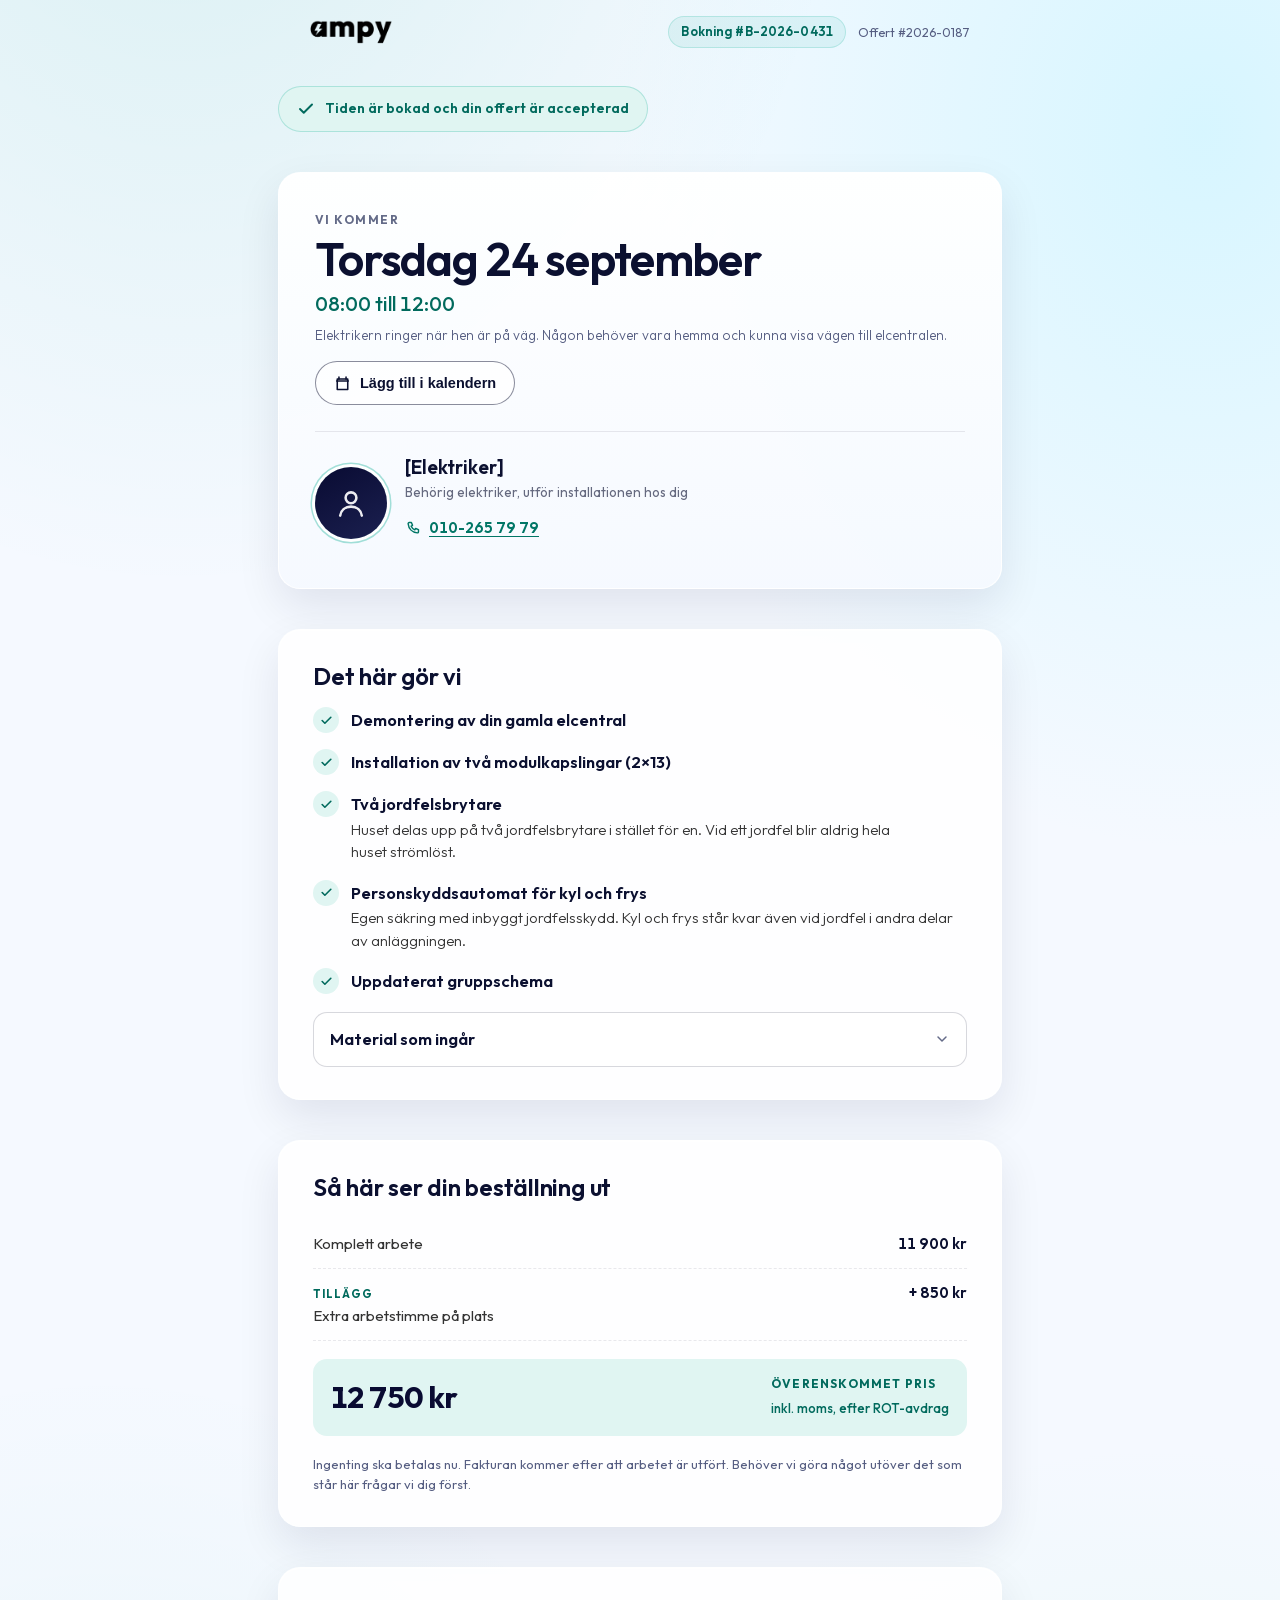
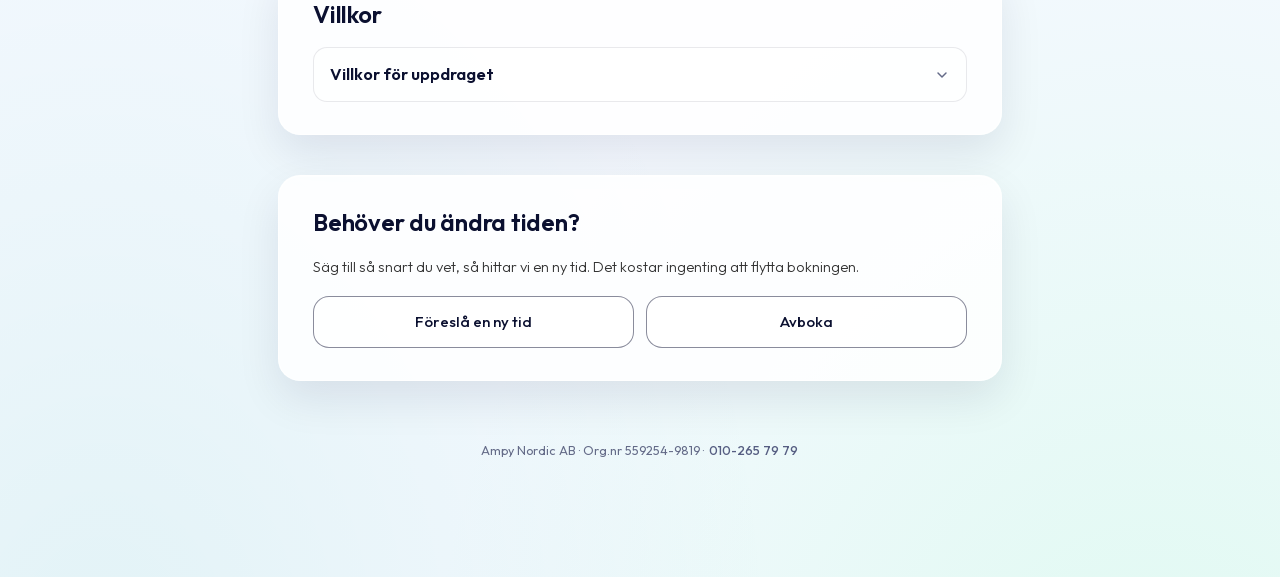
==== riktning-a-kallelsen/index.html @ a482830b "Bokningsbekräftelsen: UX-analys + tre riktningar Mallen kunden får när tiden är bokad och offerten a" ====
<!DOCTYPE html>
<html lang="sv">
<head>
  <meta charset="UTF-8">
  <meta name="viewport" content="width=device-width, initial-scale=1.0">
  <title>Din bokning är klar · Ampy</title>
  <meta name="robots" content="noindex, nofollow">
  <meta name="referrer" content="no-referrer">
  <link rel="preload" href="../assets/fonts/Outfit-latin.woff2" as="font" type="font/woff2" crossorigin>
  <link rel="stylesheet" href="../assets/tokens.css">
  <link rel="stylesheet" href="../assets/shared.css">
  <link rel="stylesheet" href="../assets/bokning.css">
  <style>
    /* RIKTNING A — »Kallelsen«
       En centrerad kolumn. Datumet öppnar sidan i displaystorlek, elektrikern
       står direkt under. Därefter uppteckningen. Om/avboka längst ner.
       Formen är ett dokument: lugnt, sakligt, närmast offertens DNA. */
    .a-hero {
      background: linear-gradient(180deg, rgba(255,255,255,.94), rgba(245,249,255,.94));
      border: 1px solid var(--card-border); border-radius: var(--r-lg);
      box-shadow: 0 18px 44px rgba(9,11,50,.09), inset 0 1px 0 rgba(255,255,255,.6);
      padding: clamp(24px, 4vw, 38px) clamp(20px, 3.4vw, 36px);
      display: flex; flex-direction: column; gap: 26px;
    }
    .a-hero__split { display: flex; flex-direction: column; gap: 24px;
      padding-top: 24px; border-top: 1px solid var(--line); }
    .a-card {
      background: rgba(255,255,255,.85); border: 1px solid var(--card-border);
      border-radius: var(--r-lg);
      box-shadow: 0 18px 44px rgba(9,11,50,.09), inset 0 1px 0 rgba(255,255,255,.6);
      padding: clamp(20px, 3vw, 32px) clamp(18px, 3.2vw, 34px);
    }
    .a-card > * + * { margin-top: 18px; }
    .a-card .of-h2 { margin-bottom: 0; }
  </style>
</head>
<body>
<div class="co-shell bk-shell">

  <header class="of-top co-top">
    <img class="of-top__logo" src="../assets/ampy-logo-dark.png" alt="Ampy" width="1600" height="468">
    <div class="of-top__meta">
      <span class="of-pill">Bokning <span data-oa="bokning.referens">#B-2026-0431</span></span>
      <span class="of-top__valid">Offert <span data-oa="offert.referens">#2026-0187</span></span>
    </div>
  </header>

  <p class="bk-band">
    <svg viewBox="0 0 24 24" aria-hidden="true"><path d="M20 6L9 17l-5-5"/></svg>
    Tiden är bokad och din offert är accepterad
  </p>

  <main class="bk-flow" id="innehall">

    <!-- 1 · NÄR + VEM. Det kunden öppnar sidan för att kolla, varje gång. -->
    <section class="a-hero" aria-labelledby="nar-h">
      <div class="bk-when">
        <span class="w-cap" id="nar-h">Vi kommer</span>
        <span class="w-day" data-oa="bokning.dag_lang">Torsdag 24 september</span>
        <span class="w-time" data-oa="bokning.tidsfonster">08:00 till 12:00</span>
        <span class="w-note">Elektrikern ringer när hen är på väg. Någon behöver vara hemma och kunna visa vägen till elcentralen.</span>
        <button class="bk-cal" type="button" data-kalender
                data-start="20260924T060000Z" data-slut="20260924T100000Z"
                data-titel="Elektriker från Ampy" data-uid="B-2026-0431"
                data-text="Byte av elcentral. Ampy Nordic AB, 010-265 79 79."
                data-plats="Hemma hos dig">
          <svg viewBox="0 0 24 24" aria-hidden="true"><path d="M7 3v3M17 3v3"/><path d="M3.8 8.6h16.4"/><path d="M4.6 5.6h14.8v14.8H4.6z"/></svg>
          Lägg till i kalendern
        </button>
      </div>

      <div class="a-hero__split">
        <div class="bk-who">
          <span class="bk-who__photo">
            <!-- [ELEKTRIKERBILD] profilbilden från CRM:et; silhuetten är platshållaren -->
            <svg data-oa-photo="elektriker.profilbild_url" viewBox="0 0 24 24" aria-hidden="true"><circle cx="12" cy="8.5" r="3.6"/><path d="M4.8 20.4c.6-3.9 3.6-6 7.2-6s6.6 2.1 7.2 6"/></svg>
          </span>
          <span>
            <span class="bk-who__name" data-oa="elektriker.namn">[Elektriker]</span>
            <span class="bk-who__role">Behörig elektriker, utför installationen hos dig</span>
            <a class="bk-who__tel" href="tel:+46102657979" data-oa-tel="elektriker.telefon">
              <svg viewBox="0 0 24 24" aria-hidden="true"><path d="M6.2 3.8h3.4l1.7 4.2-2.1 1.3a11.4 11.4 0 0 0 5.5 5.5l1.3-2.1 4.2 1.7v3.4c0 .9-.8 1.6-1.7 1.5C10.8 18.6 5.4 13.2 4.7 5.5c-.1-.9.6-1.7 1.5-1.7Z"/></svg>
              <span data-oa="elektriker.telefon">010-265 79 79</span>
            </a>
          </span>
        </div>
      </div>
    </section>

    <!-- 2 · UPPTECKNINGEN: arbete -->
    <section class="a-card" aria-labelledby="arbete-h">
      <h2 class="of-h2" id="arbete-h">Det här gör vi</h2>
      <ul class="of-work" data-oa-list="bokning.arbetsbeskrivning">
        <li><span class="w-check" aria-hidden="true"><svg viewBox="0 0 24 24"><path d="M20 6L9 17l-5-5"/></svg></span>
          <div><h3>Demontering av din gamla elcentral</h3></div></li>
        <li><span class="w-check" aria-hidden="true"><svg viewBox="0 0 24 24"><path d="M20 6L9 17l-5-5"/></svg></span>
          <div><h3>Installation av två modulkapslingar (2×13)</h3></div></li>
        <li><span class="w-check" aria-hidden="true"><svg viewBox="0 0 24 24"><path d="M20 6L9 17l-5-5"/></svg></span>
          <div><h3>Två jordfelsbrytare</h3><p>Huset delas upp på två jordfelsbrytare i stället för en. Vid ett jordfel blir aldrig hela huset strömlöst.</p></div></li>
        <li><span class="w-check" aria-hidden="true"><svg viewBox="0 0 24 24"><path d="M20 6L9 17l-5-5"/></svg></span>
          <div><h3>Personskyddsautomat för kyl och frys</h3><p>Egen säkring med inbyggt jordfelsskydd. Kyl och frys står kvar även vid jordfel i andra delar av anläggningen.</p></div></li>
        <li><span class="w-check" aria-hidden="true"><svg viewBox="0 0 24 24"><path d="M20 6L9 17l-5-5"/></svg></span>
          <div><h3>Uppdaterat gruppschema</h3></div></li>
      </ul>

      <details class="of-material co-sub">
        <summary>
          Material som ingår
          <svg class="m-arrow" aria-hidden="true" width="16" height="16" viewBox="0 0 24 24" fill="none" stroke="currentColor" stroke-width="2.2" stroke-linecap="round" stroke-linejoin="round"><path d="M6 9l6 6 6-6"/></svg>
        </summary>
        <ul data-oa-list="bokning.material">
          <li>2 st modulkapsling 2×13</li>
          <li>2 st jordfelsbrytare</li>
          <li>1 st personskyddsautomat 10 A</li>
          <li>1 st huvudbrytare</li>
          <li>Dvärgbrytare 10 A</li>
          <li>Dvärgbrytare 16 A</li>
          <li>Installationsmaterial</li>
          <li>Invändiga kopplingar och kabel</li>
          <li>Uppmärkning</li>
        </ul>
      </details>
    </section>

    <!-- 3 · UPPTECKNINGEN: beställningen. Priset är en kvittens, inte ett betalkrav. -->
    <section class="a-card" aria-labelledby="pris-h">
      <h2 class="of-h2" id="pris-h">Så här ser din beställning ut</h2>
      <div class="bk-order__rows">
        <div class="bk-row">
          <span class="lbl">Komplett arbete</span>
          <span class="amt" data-oa="bokning.grundbelopp_text">11&nbsp;900&nbsp;kr</span>
        </div>
        <div class="bk-row bk-row--add">
          <span class="lbl">Extra arbetstimme på plats</span>
          <span class="amt">+&nbsp;850&nbsp;kr</span>
        </div>
      </div>
      <div class="bk-total">
        <span class="t-lbl">Överenskommet pris</span>
        <span class="t-amt" data-oa="bokning.total_text">12&nbsp;750&nbsp;kr</span>
        <span class="t-vat">inkl. moms, efter ROT-avdrag</span>
      </div>
      <p class="bk-paynote">Ingenting ska betalas nu. Fakturan kommer efter att arbetet är utfört. Behöver vi göra något utöver det som står här frågar vi dig först.</p>
    </section>

    <!-- 4 · VILLKOR -->
    <section class="a-card" aria-labelledby="villkor-h">
      <h2 class="of-h2" id="villkor-h">Villkor</h2>
      <details class="of-legal">
        <summary>
          Villkor för uppdraget
          <svg class="m-arrow" aria-hidden="true" width="16" height="16" viewBox="0 0 24 24" fill="none" stroke="currentColor" stroke-width="2.2" stroke-linecap="round" stroke-linejoin="round"><path d="M6 9l6 6 6-6"/></svg>
        </summary>
        <div class="l-body">
          <p class="l-unique" data-oa="bokare.villkorstext">[Bokarens text om just det här uppdraget läggs in här.]</p>
          <p><a class="of-terms-link" href="https://ampy.se/kopvillkor" target="_blank" rel="noopener">Läs våra allmänna köpvillkor</a></p>
        </div>
      </details>
    </section>

    <!-- 5 · ÄNDRA. Sist, stilla, men fullt synlig. -->
    <section class="a-card" aria-labelledby="andra-h">
      <h2 class="of-h2" id="andra-h">Behöver du ändra tiden?</h2>
      <p class="bk-change__intro">Säg till så snart du vet, så hittar vi en ny tid. Det kostar ingenting att flytta bokningen.
        <span class="of-gap of-gap--note">GAP: gäller detta även vid avbokning nära inpå? Framkörning/minimidebitering är obesvarad.</span>
      </p>

      <div class="bk-change__btns">
        <button class="of-btn-secondary" type="button" id="omboka-btn" aria-expanded="false" aria-controls="omboka-panel">Föreslå en ny tid</button>
        <button class="of-btn-secondary" type="button" id="avboka-btn" aria-expanded="false" aria-controls="avboka-panel">Avboka</button>
      </div>

      <div class="bk-panel" id="omboka-panel">
        <h3>Föreslå en ny tid</h3>
        <p class="p-hint">Vi bekräftar innan något ändras. Den nuvarande tiden står kvar tills du hört av oss.</p>
        <div class="bk-two">
          <div class="bk-field">
            <label for="a-datum">Vilket datum skulle passa?</label>
            <input type="date" id="a-datum" data-nytt-datum>
          </div>
          <div class="bk-field">
            <label for="a-fonster">När på dagen?</label>
            <select id="a-fonster" data-nytt-fonster>
              <option value="fm">Förmiddag</option>
              <option value="em">Eftermiddag</option>
              <option value="nar">Spelar ingen roll</option>
            </select>
          </div>
        </div>
        <div class="bk-field">
          <label for="a-varfor-om">Varför passar inte den bokade tiden?</label>
          <textarea id="a-varfor-om" data-varfor placeholder="Till exempel: jag är bortrest den veckan"></textarea>
        </div>
        <button class="of-btn-send" type="button" data-skicka>
          <span>Skicka förslaget</span>
          <svg viewBox="0 0 24 24" aria-hidden="true" width="17" height="17"><path d="M4 12h15M13 6l6 6-6 6"/></svg>
        </button>
        <p class="bk-status" role="status"></p>
      </div>

      <div class="bk-panel" id="avboka-panel">
        <h3>Avboka</h3>
        <p class="p-hint">Vill du hellre flytta tiden än att avboka helt? Använd knappen ovanför.</p>
        <div class="bk-field">
          <label for="a-varfor-av">Varför avbokar du?</label>
          <textarea id="a-varfor-av" data-varfor placeholder="Skriv kort vad som hände"></textarea>
        </div>
        <button class="of-btn-send" type="button" data-skicka>
          <span>Avboka tiden</span>
          <svg viewBox="0 0 24 24" aria-hidden="true" width="17" height="17"><path d="M4 12h15M13 6l6 6-6 6"/></svg>
        </button>
        <p class="bk-status" role="status"></p>
      </div>
    </section>
  </main>

  <footer class="of-foot">
    Ampy Nordic AB · Org.nr 559254-9819 · <a href="tel:+46102657979" class="nb">010-265 79 79</a>
  </footer>
</div>
<script src="../assets/bokning.js"></script>
</body>
</html>
---- assets/tokens.css ----
/* tokens.css — REAL Ampy tokens, fetched 2026-07-18 (verbatim, do not edit)
   src: https://ampy.se/wp-content/cache/flying-press/775fd0e5c09e.global-variables.min.css
   +    https://ampy.se/wp-content/cache/flying-press/c5a3e91e7e7a.color-palettes.min.css
   Assumes html{font-size:62.5%} (1rem = 10px), set by theme layer in styles.css. */

/* === global-variables.min.css === */
:root{--space-xs:clamp(0.90rem, calc(0.90rem + 0.0022 * (100vw - 380px)), 1.10rem);--space-s:clamp(1.30rem, calc(1.30rem + 0.0033 * (100vw - 380px)), 1.60rem);--space-m:clamp(2.00rem, calc(2.00rem + 0.0044 * (100vw - 380px)), 2.40rem);--space-l:clamp(3.00rem, calc(3.00rem + 0.0067 * (100vw - 380px)), 3.60rem);--space-xl:clamp(4.50rem, calc(4.50rem + 0.0100 * (100vw - 380px)), 5.40rem);--space-xxl:clamp(6.80rem, calc(6.80rem + 0.0144 * (100vw - 380px)), 8.10rem);--space-section:clamp(10.00rem, calc(10.00rem + 0.0222 * (100vw - 380px)), 12.00rem);--logo-width:clamp(12.00rem, calc(12.00rem + 0.0889 * (100vw - 380px)), 20.00rem);--h1:clamp(5.00rem, calc(5.00rem + 0.0133 * (100vw - 380px)), 6.20rem);--h2:clamp(3.70rem, calc(3.70rem + 0.0111 * (100vw - 380px)), 4.70rem);--h3:clamp(2.80rem, calc(2.80rem + 0.0078 * (100vw - 380px)), 3.50rem);--h4:clamp(2.10rem, calc(2.10rem + 0.0056 * (100vw - 380px)), 2.60rem);--h5:clamp(1.60rem, calc(1.60rem + 0.0044 * (100vw - 380px)), 2.00rem);--h6:clamp(1.20rem, calc(1.20rem + 0.0033 * (100vw - 380px)), 1.50rem);--grid-gap:var(--space-xl) var(--space-l);--grid-gap-s:var(--space-l) var(--space-m);--card-gap:var(--space-m);--content-gap:calc(var(--space-m) * 1.5);--container-gap:var(--space-xxl);--padding-section:var(--space-section) var(--space-m);--offset:80px;--text-line-height:calc(10px + 2ex);--heading-line-height:calc(7px + 2ex);--text-font-weight:400;--heading-font-weight:600;--text-color:var(--base);--heading-color:var(--base-ultra-dark);--radius:16px;--radius-inside:calc(var(--radius) * 0.5);--radius-outside:calc(var(--radius) * 1.4);--radius-btn:.3em;--radius-pill:9999px;--radius-circle:50%;--radius-s:12px;--radius-m:16px;--radius-l:24px;--radius-xl:36px;--border-color:var(--base-light);--container-width:1280px;--container-min-width:380px;--max-width:980px;--max-width-m:840px;--max-width-s:640px;--min-height:340px;--min-height-section:540px;--grid-1:repeat(1, minmax(0, 1fr));--grid-2:repeat(2, minmax(0, 1fr));--grid-3:repeat(3, minmax(0, 1fr));--grid-4:repeat(4, minmax(0, 1fr));--grid-5:repeat(5, minmax(0, 1fr));--grid-6:repeat(6, minmax(0, 1fr));--grid-7:repeat(7, minmax(0, 1fr));--grid-8:repeat(8, minmax(0, 1fr));--grid-9:repeat(9, minmax(0, 1fr));--grid-10:repeat(10, minmax(0, 1fr));--grid-11:repeat(11, minmax(0, 1fr));--grid-12:repeat(12, minmax(0, 1fr));--grid-1-2:minmax(0, 1fr) minmax(0, 2fr);--grid-1-3:minmax(0, 1fr) minmax(0, 3fr);--grid-1-4:minmax(0, 1fr) minmax(0, 4fr);--grid-2-1:minmax(0, 2fr) minmax(0, 1fr);--grid-2-3:minmax(0, 2fr) minmax(0, 3fr);--grid-2-4:minmax(0, 2fr) minmax(0, 4fr);--grid-3-1:minmax(0, 3fr) minmax(0, 1fr);--grid-3-2:minmax(0, 3fr) minmax(0, 2fr);--grid-3-4:minmax(0, 3fr) minmax(0, 4fr);--grid-4-1:minmax(0, 4fr) minmax(0, 1fr);--grid-4-2:minmax(0, 4fr) minmax(0, 2fr);--grid-4-3:minmax(0, 4fr) minmax(0, 3fr);--min-viewport:360;--max-viewport:1600;--base-font:10;--clamp-unit:1vw;--apmidnight-blue:#090b32;--apteal-core:#00a991;--apemerald-flow:#39c281;--apseafoam-mint:#5cc5b6;--apneon-mint:#55ff9a;--apsublime-green:#a0fbc9;--apmint-surge:#9de1ec;--apcrystal-blue:#b6f2ff;--apaqua-frost:#ddf9fd;--appure-white:#ffffff;--apsky-mist:#f5f9ff;--apmilk-white:#f5f5f5;--apmilk-white-5:rgba(245,245,245,0.05);--apmilk-white-10:rgba(245,245,245,0.1);--apmilk-white-20:rgba(245,245,245,0.2);--apmilk-white-30:rgba(245,245,245,0.3);--apmilk-white-40:rgba(245,245,245,0.4);--apmilk-white-50:rgba(245,245,245,0.5);--apmilk-white-60:rgba(245,245,245,0.6);--apmilk-white-70:rgba(245,245,245,0.7);--apmilk-white-80:rgba(245,245,245,0.8);--apmilk-white-90:rgba(245,245,245,0.9);--apgray-white:rgb(217,217,217);--apcharcoal-gray:rgb(51,51,51);--apdarkest-black:rgb(30,30,30);--apdarkest-black-5:rgba(30,30,30,0.05);--apdarkest-black-10:rgba(30,30,30,0.1);--apdarkest-black-20:rgba(30,30,30,0.2);--apdarkest-black-30:rgba(30,30,30,0.3);--apdarkest-black-40:rgba(30,30,30,0.4);--apdarkest-black-50:rgba(30,30,30,0.5);--apdarkest-black-60:rgba(30,30,30,0.6);--apdarkest-black-70:rgba(30,30,30,0.7);--apdarkest-black-80:rgba(30,30,30,0.8);--apdarkest-black-90:rgba(30,30,30,0.9);--apdeepest-blue:rgb(14,15,21);--appure-black:rgb(0,0,0);--appure-black-5:rgba(0,0,0,0.05);--appure-black-10:rgba(0,0,0,0.1);--appure-black-20:rgba(0,0,0,0.2);--appure-black-30:rgba(0,0,0,0.3);--appure-black-40:rgba(0,0,0,0.4);--appure-black-50:rgba(0,0,0,0.5);--appure-black-60:rgba(0,0,0,0.6);--appure-black-70:rgba(0,0,0,0.7);--appure-black-80:rgba(0,0,0,0.8);--appure-black-90:rgba(0,0,0,0.9);--apmin-screen-width:320px;--apmax-screen-width:1280px;--apmidnight-blue:rgb(9,11,50);--apteal-core:rgb(0,169,145);--apemerald-flow:rgb(57,194,129);--apseafoam-mint:rgb(92,197,182);--apneon-mint:rgb(85,255,154);--apsublime-green:rgb(160,251,201);--apmint-surge:rgb(157,225,236);--apcrystal-blue:rgb(182,242,255);--apaqua-frost:rgb(221,249,253);--appure-white:rgb(255,255,255);--apsky-mist:rgb(245,249,255);--apmilk-white:rgb(245,245,245);--apmilk-white-5:rgba(245,245,245,0.05);--apmilk-white-10:rgba(245,245,245,0.1);--apmilk-white-20:rgba(245,245,245,0.2);--apmilk-white-30:rgba(245,245,245,0.3);--apmilk-white-40:rgba(245,245,245,0.4);--apmilk-white-50:rgba(245,245,245,0.5);--apmilk-white-60:rgba(245,245,245,0.6);--apmilk-white-70:rgba(245,245,245,0.7);--apmilk-white-80:rgba(245,245,245,0.8);--apmilk-white-90:rgba(245,245,245,0.9);--apgray-white:rgb(217,217,217);--apcharcoal-gray:rgb(51,51,51);--apdarkest-black:rgb(30,30,30);--apdarkest-black-5:rgba(30,30,30,0.05);--apdarkest-black-10:rgba(30,30,30,0.1);--apdarkest-black-20:rgba(30,30,30,0.2);--apdarkest-black-30:rgba(30,30,30,0.3);--apdarkest-black-40:rgba(30,30,30,0.4);--apdarkest-black-50:rgba(30,30,30,0.5);--apdarkest-black-60:rgba(30,30,30,0.6);--apdarkest-black-70:rgba(30,30,30,0.7);--apdarkest-black-80:rgba(30,30,30,0.8);--apdarkest-black-90:rgba(30,30,30,0.9);--apdeepest-blue:rgb(14,15,21);--appure-black:rgb(0,0,0);--appure-black-5:rgba(0,0,0,0.05);--appure-black-10:rgba(0,0,0,0.1);--appure-black-20:rgba(0,0,0,0.2);--appure-black-30:rgba(0,0,0,0.3);--appure-black-40:rgba(0,0,0,0.4);--appure-black-50:rgba(0,0,0,0.5);--appure-black-60:rgba(0,0,0,0.6);--appure-black-70:rgba(0,0,0,0.7);--appure-black-80:rgba(0,0,0,0.8);--appure-black-90:rgba(0,0,0,0.9);--apspace-4xs:clamp(0.52rem,calc(-0.03vw + 0.53rem),0.49rem);--apspace-3xs:clamp(0.66rem,calc(0.05vw + 0.64rem),0.7rem);--apspace-2xs:clamp(0.82rem,calc(0.18vw + 0.76rem),0.99rem);--apspace-xs:clamp(1.02rem,calc(0.39vw + 0.9rem),1.4rem);--apspace-s:clamp(1.28rem,calc(0.73vw + 1.05rem),1.98rem);--apspace-m:clamp(1.6rem,calc(1.25vw + 1.2rem),2.8rem);--apspace-l:clamp(2rem,calc(2.04vw + 1.35rem),3.96rem);--apspace-xl:clamp(2.5rem,calc(3.23vw + 1.47rem),5.6rem);--apspace-2xl:clamp(3.13rem,calc(4.99vw + 1.53rem),7.92rem);--apspace-3xl:clamp(3.91rem,calc(7.59vw + 1.48rem),11.19rem);--apspace-4xl:clamp(4.88rem,calc(11.4vw + 1.23rem),15.83rem);--aptext-xs:clamp(1rem,calc(0.21vw + 0.93rem),1.2rem);--aptext-s:clamp(1.2rem,calc(0.21vw + 1.13rem),1.4rem);--aptext-sm:clamp(1.4rem,calc(0.21vw + 1.33rem),1.6rem);--aptext-m:clamp(1.6rem,calc(0.21vw + 1.53rem),1.8rem);--aptext-mm:clamp(1.8rem,calc(0.21vw + 1.73rem),2rem);--aptext-ml:clamp(2rem,calc(0.21vw + 1.93rem),2.2rem);--aptext-l:clamp(2.2rem,calc(0.21vw + 2.13rem),2.4rem);--aptext-lm:clamp(2.2rem,calc(0.63vw + 2rem),2.8rem);--aptext-xl:clamp(2.4rem,calc(0.83vw + 2.13rem),3.2rem);--aptext-2xl:clamp(2.6rem,calc(1.04vw + 2.27rem),3.6rem);--aptext-2-5xl:clamp(2.8rem,calc(1.25vw + 2.4rem),4rem);--aptext-3xl:clamp(3rem,calc(1.88vw + 2.4rem),4.8rem);--aptext-3-5xl:clamp(3.2rem,calc(2.08vw + 2.53rem),5.2rem);--aptext-4xl:clamp(3.4rem,calc(2.71vw + 2.53rem),6rem);--aptext-5xl:clamp(4rem,calc(3.75vw + 2.8rem),7.6rem);--aphero-title-size:var(--aptext-4xl);--appost-title-size:var(--aptext-2xl);--apnav-link-size:var(--aptext-s);--apheader-space:var(--apspace-s);--apbtn-space:var(--apspace-xs) var(--apspace-s);--apcard-space:var(--apspace-s);--apfooter-space:var(--apspace-s) var(--apspace-m);--apcolumns-1:repeat(1,minmax(0,1fr));--apcolumns-2:repeat(2,minmax(0,1fr));--apcolumns-3:repeat(3,minmax(0,1fr));--apcolumns-4:repeat(4,minmax(0,1fr));--apcolumns-5:repeat(5,minmax(0,1fr));--apcolumns-6:repeat(6,minmax(0,1fr));--apcolumns-7:repeat(7,minmax(0,1fr));--apcolumns-8:repeat(8,minmax(0,1fr));--apradius-xs:clamp(0.4rem,calc(0vw + 0.4rem),0.4rem);--apradius-s:clamp(0.6rem,calc(0.21vw + 0.53rem),0.8rem);--apradius-m:clamp(1rem,calc(0.21vw + 0.93rem),1.2rem);--apradius-l:clamp(1.6rem,calc(0.42vw + 1.47rem),2rem);--apradius-xl:clamp(2.4rem,calc(0.83vw + 2.13rem),3.2rem);--apradius-full:999rem;--apshadow-xs:0 1px 2px var(--shadow-primary);--apshadow-s:0 1.5px 3px var(--shadow-primary);--apshadow-m:0 2px 6px var(--shadow-primary);--apshadow-l:0 3px 12px var(--shadow-primary);--apshadow-xl:0 6px 48px var(--shadow-primary)}

/* === color-palettes.min.css (carries --brightgreen, --color-5, --white, --color-2) === */
:root{--white:hsl(0 0% 100%);--color-2:hsl(216 100% 98%);--color-3:hsl(237 69% 12%);--color-4:hsl(0 0% 91%);--color-5:hsl(144 50% 40%);--color-6:hsl(0 0% 74%);--color-7:hsl(189 43% 56%);--color-8:hsl(0 0% 12%);--color-9:hsl(80 100% 99%);--color-10:hsl(171 95% 41%);--color-11:hsl(185 66% 90%);--color-12:hsl(144 50% 40%);--color-13:hsl(191 100% 89%);--color-14:hsl(220 48% 22%);--color-15:hsl(171 100% 33%);--color-16:hsl(146 33% 92%);--color-17:hsl(0 0% 82%);--color-18:hsl(237 47% 20%);--color-19:hsl(0 0% 92%);--color-20:hsl(0 0% 20%);--color-21:hsl(144 100% 67%);--color-22:hsl(144 50% 40%);--color-23:hsl(146 71% 93%);--color-24:hsl(237 50% 31%);--color-25:hsl(171 95% 41%);--color-26:hsl(191 100% 86%);--color-27:hsl(0 0% 85%);--color-28:hsl(0 0% 62%);--color-29:hsl(192 100% 95%);--color-30:hsl(0 0% 75% / 0.45);--brightgreen:#1BD365;--80%-white:hsla(0, 0%, 100%, 0.8);--bricks-color-otihgr:#e4f1ea;--blue:#4b85fd;--blueishwhite:#eaf0fb}
---- assets/shared.css ----
/* Outfit självhostad. En Google Fonts-request per öppning läcker till Google
   att en namngiven kund tittat på sin offert; datalagret kräver självhostat.
   Subset kopierat från elcentral-kollen (samma produktionsfiler). */
@font-face {
  font-family: 'Outfit'; font-style: normal; font-weight: 300 700; font-display: swap;
  src: url(fonts/Outfit-latin-ext.woff2) format('woff2');
  unicode-range: U+0100-02BA, U+02BD-02C5, U+02C7-02CC, U+02CE-02D7, U+02DD-02FF, U+0304, U+0308, U+0329, U+1D00-1DBF, U+1E00-1E9F, U+1EF2-1EFF, U+2020, U+20A0-20AB, U+20AD-20C0, U+2113, U+2C60-2C7F, U+A720-A7FF;
}
@font-face {
  font-family: 'Outfit'; font-style: normal; font-weight: 300 700; font-display: swap;
  src: url(fonts/Outfit-latin.woff2) format('woff2');
  unicode-range: U+0000-00FF, U+0131, U+0152-0153, U+02BB-02BC, U+02C6, U+02DA, U+02DC, U+0304, U+0308, U+0329, U+2000-206F, U+20AC, U+2122, U+2191, U+2193, U+2212, U+2215, U+FEFF, U+FFFD;
}

/* =========================================================================
   Ampy offertsida — delad yta för alla tre riktningar
   Designspråk ärvt från Offer-accepted (glaskort, lugna avdelare, teal,
   Outfit) + kvitto-mönstret ur ROT-GT-CRO d2 (rad + prickad leader + chip +
   tonad totalplatta). Register: seriöst, tryggt, omsorgsfullt.
   Alla färger härledda ur riktiga tokens (tokens.css / d2-kanon 2026-08-15).
   ========================================================================= */

:root {
  --navy: #090b32;            /* --apmidnight-blue */
  --teal: #00a991;            /* --apteal-core */
  --teal-deep: #018271;
  --teal-ink: #016a5d;
  --teal-soft: #e0f5f2;       /* d2-kanon: avdrags-chipets yta */
  --gold: #f6b53d;            /* stjärnorna (OA-kanon) */
  --offwhite: #f5f9ff;        /* --apsky-mist */
  --ink: #0b1030;             /* OA-kanon rubrikbläck */
  --ink-soft: rgba(11, 16, 48, 0.62);
  --heading-ink: #1e1e1e;     /* --apdarkest-black — d2 rubrikkanon */
  --body-ink: #333333;        /* --apcharcoal-gray */
  --muted: #565e82;
  /* uppmätt: #8a90ac gav 3,07:1 på kortytan och 2,98:1 på sky-mist — underkänt
     mot 4,5:1. #646b88 mäter 4,97 / 5,11 / 5,25 på de tre bottnarna. */
  --faint: #646b88;
  --line: rgba(11, 16, 48, 0.09);
  /* kontrollgränser kräver 3:1 (WCAG 1.4.11). .16 mätte 1,41:1 — omarkerad
     radio/checkbox var i praktiken osynlig. .48 ger ~3,1:1. */
  --line-strong: rgba(11, 16, 48, 0.48);
  --line-soft: rgba(11, 16, 48, 0.16);   /* dekorativa kanter, ej kontroller */
  --teal-link: #017666;                  /* 5,41 / 5,25 — teal-deep låg på 4,48 på sky-mist */
  --r-md: 14px;
  --r-lg: 22px;
  --r-xl: 32px;
  --shadow-1: 0 1px 2px rgba(15,18,60,.06), 0 1px 1px rgba(15,18,60,.04);
  --shadow-2: 0 6px 16px -4px rgba(15,18,60,.10), 0 2px 6px rgba(15,18,60,.06);
  --shadow-3: 0 24px 50px -10px rgba(15,18,60,.18), 0 8px 16px -6px rgba(15,18,60,.10);
  --card-glass: rgba(255, 255, 255, 0.74);
  --card-border: rgba(255, 255, 255, 0.9);
  --ring: 0 0 0 3px #fff, 0 0 0 6px var(--navy);
  --ease: cubic-bezier(0.16, 0.84, 0.44, 1);
  --ease-soft: cubic-bezier(0.33, 1, 0.68, 1);
}

* { box-sizing: border-box; margin: 0; padding: 0; }
html { -webkit-text-size-adjust: 100%; scroll-behavior: smooth; }
body {
  font-family: "Outfit", system-ui, -apple-system, "Segoe UI", Roboto, sans-serif;
  color: var(--ink);
  line-height: 1.5;
  background:
    radial-gradient(115% 85% at 14% -12%, rgba(0,169,145,.12) 0%, rgba(0,169,145,0) 46%),
    radial-gradient(105% 75% at 94% 6%,  rgba(182,242,255,.48) 0%, rgba(182,242,255,0) 44%),
    radial-gradient(120% 95% at 90% 112%, rgba(160,251,201,.28) 0%, rgba(160,251,201,0) 48%),
    radial-gradient(115% 90% at 8% 104%, rgba(0,169,145,.08) 0%, rgba(0,169,145,0) 46%),
    var(--offwhite);
  -webkit-font-smoothing: antialiased;
  text-rendering: optimizeLegibility;
}
a { -webkit-tap-highlight-color: transparent; }
/* Fokus. Två saker var trasiga: (1) box-shadow-ringen förlorade kaskaden mot
   komponenter som har egen box-shadow (primärknappen, markerad radio), så den
   juridiskt bindande knappen hade ingen synlig ring; (2) en transparent outline
   försvinner helt i forced-colors/Windows HCM. Nu: outline bär ringen (kan inte
   överskrivas av box-shadow), och forced-colors får systemets Highlight. */
:focus-visible { outline: 3px solid var(--navy); outline-offset: 3px; }
.of-btn-primary:focus-visible { outline-color: var(--navy); outline-offset: 4px; }
.of-tier input:focus-visible + label,
.of-addon input:focus-visible + label { outline: 3px solid var(--navy); outline-offset: 3px; }
@media (forced-colors: active) {
  :focus-visible, .of-tier input:focus-visible + label, .of-addon input:focus-visible + label { outline-color: Highlight; }
}
.nb { white-space: nowrap; }

/* ---------- dokumenthuvudet (ej sajtheader — ingen nav, inga exits) ----------
   Var två likvärdiga pillar: offertnumret och giltighetsdatumet fick samma
   vikt trots att det ena är en identifierare och det andra en upplysning.
   Paret var också för brett för en rad (uppmätt 92px = 2 rader vid 390px,
   3 rader vid 360px). Nu: numret som pill, datumet som sekundär text bredvid,
   EN rad och 64px höjd vid alla bredder. */
.of-top {
  display: flex; align-items: center; justify-content: space-between;
  gap: 16px; padding: 0 clamp(16px, 4vw, 32px); min-height: 64px;
}
.of-top__logo { height: 24px; width: auto; display: block; flex: 0 0 auto; }
.of-top__meta { display: flex; align-items: center; gap: 12px; min-width: 0; }
.of-pill {
  display: inline-block; font-size: 13px; font-weight: 600; letter-spacing: .01em;
  color: var(--teal-ink); background: rgba(0,169,145,.08);
  border: 1px solid rgba(0,169,145,.18);
  padding: 5px 12px; border-radius: 999px; white-space: nowrap;
  font-variant-numeric: tabular-nums;
}
.of-top__valid { font-size: 12.5px; font-weight: 400; color: var(--muted); white-space: nowrap; }
@media (max-width: 480px) {
  .of-top { min-height: 56px; padding: 0 14px; gap: 8px; }
  .of-top__logo { height: 20px; }
  .of-top__meta { gap: 8px; min-width: 0; }
  /* 12 -> 8 px sidopadding ger tillbaka de 4 px som saknades vid 360.
     8 ligger på spacingskalan, 10 gjorde inte det. */
  .of-pill { font-size: 12px; padding: 4px 8px; }
  .of-top__valid { font-size: 11px; }
}
/* Både .of-pill och .of-top__valid är nowrap, så raden kunde inte ge efter
   utan svämmade över i stället: uppmätt scrollWidth minus clientWidth = 41 px
   vid 320 och 1 px vid 360, och giltighetsdatumet kapades mitt i ordet.
   Hela sidan gick att dra i sidled. Under 360 får raden brytas. */
@media (max-width: 359px) {
  .of-top { flex-wrap: wrap; row-gap: 8px; padding-block: 8px; }
  .of-top__meta { flex-wrap: wrap; }
  .of-top__valid { white-space: normal; }
}

/* ---------- hälsning ---------- */
.of-greet h1 {
  font-size: clamp(26px, 1.1vw + 23px, 36px); line-height: 1.16; font-weight: 600;
  letter-spacing: -.02em; color: var(--ink); text-wrap: balance;
}
.of-greet .of-lede {
  margin-top: 10px; font-size: clamp(16px, .21vw + 15.3px, 18px);
  font-weight: 300; color: var(--body-ink); max-width: 50ch; text-wrap: pretty;
}

/* BOKAREN — den som skickat offerten. Porträtt + namn, försignerad för Ampy.
   Fotot är per-offert-data (bokarens profilbild); initialavataren är fallback
   och shippas som default eftersom riktiga porträtt inte finns än [BOKARBILD]. */
/* width: fit-content — sedan namnteckningsblocket togs bort finns bara avatar
   och namnrad kvar, och en full bredd gav en lång tom list på desktop. Kortet
   läser nu som en bricka om bokaren. På mobil (griden nedan) går det full bredd. */
.of-signed {
  margin-top: 22px; display: flex; align-items: center; gap: 16px;
  width: fit-content; max-width: 100%;
  padding: 14px 22px 14px 16px; border: 1px solid var(--line); border-radius: var(--r-md);
  background: rgba(255,255,255,.66);
}
.of-signed__avatar .of-avatar-fallback {
  width: 30px; height: 30px; fill: none; stroke: rgba(255,255,255,.92);
  stroke-width: 1.7; stroke-linecap: round; stroke-linejoin: round;
}
.of-signed__avatar {
  flex: 0 0 auto; position: relative;
  width: 56px; height: 56px; border-radius: 50%;
  display: grid; place-items: center;
  /* overflow: visible — badgen sitter på right/bottom -2px och dess MITTPUNKT
     låg utanför klippbanan, så bocken renderades som en avhuggen grön kil.
     Rundningen flyttas till bilden i stället (förberett för det riktiga
     porträttet; i dag är platshållaren en svg). */
  overflow: visible;
  background: linear-gradient(150deg, #0d1240, #1d2560);
  box-shadow: 0 4px 14px rgba(9,11,50,.18), inset 0 0 0 2px #fff, 0 0 0 3px rgba(0,169,145,.22);
}
.of-signed__avatar img { width: 100%; height: 100%; object-fit: cover; display: block; border-radius: 50%; }
.of-signed__avatar .of-initials {
  font-size: 18px; font-weight: 600; letter-spacing: .02em; color: #fff;
  line-height: 1; user-select: none;
}
/* liten teal-bock i hörnet = behörighetsmarkeringen, inte hela ikonen */
.of-signed__verify {
  position: absolute; right: -2px; bottom: -2px; width: 20px; height: 20px;
  border-radius: 50%; display: grid; place-items: center;
  background: var(--teal); box-shadow: 0 0 0 2.5px #fff;
}
.of-signed__verify svg { width: 11px; height: 11px; fill: none; stroke: #fff; stroke-width: 3.4; stroke-linecap: round; stroke-linejoin: round; }
.of-signed__who { font-size: 16px; font-weight: 600; color: var(--ink); line-height: 1.3; }
.of-signed__who small { display: block; font-size: 13.5px; font-weight: 400; color: var(--ink-soft); margin-top: 3px; }
.of-signed__sig { margin-left: auto; text-align: right; font-size: 12px; color: var(--teal-ink); font-weight: 600; letter-spacing: .04em; }
.of-signed__sig .of-script { display: block; font-size: 19px; font-weight: 400; font-style: italic; color: var(--navy); letter-spacing: 0; }
/* Mobil: grid i stället för flex-wrap, annars hamnar avataren ensam på en rad
   så snart namnraden blir bred (uppmätt vid 390px). Avatar i spalt 1, all text
   i spalt 2 — namnet på rad 1, namnteckningen under. */
@media (max-width: 560px) {
  .of-signed {
    display: grid; grid-template-columns: 56px minmax(0, 1fr);
    gap: 10px 14px; align-items: center; width: auto;
  }
  .of-signed__who { grid-column: 2; }
  .of-signed__sig { grid-column: 2; margin-left: 0; text-align: left; }
  .of-signed__sig .of-script { font-size: 18px; }
}

/* ---------- sektionsrubriker ---------- */
/* kickern: EN caps-roll i hela dokumentet (var sju varianter) */
.of-eyebrow {
  font-size: 13px; font-weight: 700; text-transform: uppercase; letter-spacing: .12em;
  color: var(--teal-link); margin-bottom: 16px;
}
.of-h2 {
  font-size: clamp(20px, .8vw + 17px, 24px); font-weight: 600; letter-spacing: -.01em;
  color: var(--ink); line-height: 1.2; margin-bottom: 16px; text-wrap: balance;
}

/* ---------- arbetslistan ---------- */
.of-work { list-style: none; display: flex; flex-direction: column; gap: 18px; }
.of-work li { display: grid; grid-template-columns: 26px 1fr; gap: 12px; }
.of-work .w-check {
  width: 26px; height: 26px; border-radius: 50%; margin-top: -2px;
  background: var(--teal-soft); display: grid; place-items: center;
}
.of-work .w-check svg { width: 13px; height: 13px; fill: none; stroke: var(--teal-ink); stroke-width: 3; stroke-linecap: round; stroke-linejoin: round; }
.of-work h3 { font-size: 16.5px; font-weight: 600; color: var(--ink); line-height: 1.3; text-wrap: balance; }
.of-work p { margin-top: 4px; font-size: 15px; font-weight: 300; color: var(--body-ink); line-height: 1.5; max-width: 62ch; text-wrap: pretty; }

/* material — detaljgranskarens sektion (kompakt, expanderbar) */
.of-material { border: 1px solid var(--line-soft); border-radius: var(--r-md); background: rgba(255,255,255,.55); }
.of-material summary {
  list-style: none; cursor: pointer; display: flex; align-items: center; gap: 10px;
  padding: 14px 16px; font-size: 16.5px; font-weight: 600; color: var(--ink);
  min-height: 48px;
}
.of-material summary::-webkit-details-marker { display: none; }
.of-material summary .m-count { font-weight: 400; color: var(--ink-soft); font-size: 13.5px; }
.of-material summary .m-arrow { margin-left: auto; transition: transform .18s var(--ease); color: var(--faint); }
.of-material[open] summary .m-arrow { transform: rotate(180deg); }
.of-material ul {
  list-style: none; padding: 2px 16px 16px;
  display: grid; grid-template-columns: repeat(auto-fill, minmax(210px, 1fr)); gap: 8px 20px;
}
.of-material li {
  font-size: 14px; font-weight: 300; color: var(--body-ink);
  padding-left: 16px; position: relative;
}
.of-material li::before { content: ""; position: absolute; left: 0; top: .62em; width: 6px; height: 6px; border-radius: 50%; background: rgba(0,169,145,.4); }

/* [GAP-B] bildplatshållare */
.of-imgslot {
  border: 1.5px dashed var(--line-soft); border-radius: var(--r-md);
  background: rgba(11,16,48,.03); min-height: 120px;
  display: grid; place-items: center; text-align: center; padding: 18px;
  color: var(--faint); font-size: 13px; font-weight: 500; letter-spacing: .04em;
}

/* ---------- forma ditt köp: tid-kort (radio) ---------- */
.of-tiers { display: flex; flex-direction: column; gap: 12px; }
.of-tier { position: relative; }
.of-tier input { position: absolute; opacity: 0; inset: 0; pointer-events: none; }
/* Två rader: [radio | namn | pris] och [beskrivning i full bredd].
   Tidigare låg namn och beskrivning i ett gemensamt span, så prisspåret
   (nowrap, ~140px av 390px) klämde beskrivningen till 17-24 tecken per rad.
   Fixen då var att flytta priset till egen rad, men det gav ett kort med
   priset nere till vänster och en tom högersida. Nu får beskrivningen hela
   bredden OCH priset står högerställt på namnraden. */
.of-tier label {
  display: grid; grid-template-columns: 24px minmax(0, 1fr) auto;
  column-gap: 12px; row-gap: 3px; align-items: center;
  border: 1.5px solid var(--line-strong); border-radius: var(--r-md);
  padding: 14px 16px; cursor: pointer; background: rgba(255,255,255,.6);
  transition: border-color .15s var(--ease), background .15s var(--ease), box-shadow .15s var(--ease);
  min-height: 48px;
}
.of-tier input:checked + label { border-color: var(--teal); background: rgba(0,169,145,.055); box-shadow: 0 0 0 1px var(--teal) inset; }
.of-tier .t-radio {
  width: 22px; height: 22px; border-radius: 50%; border: 2px solid var(--line-strong);
  background: #fff; margin-top: 1px; display: grid; place-items: center;
  transition: border-color .15s var(--ease);
}
.of-tier .t-radio::after { content: ""; width: 11px; height: 11px; border-radius: 50%; background: var(--teal); transform: scale(0); transition: transform .15s var(--ease); }
.of-tier input:checked + label .t-radio { border-color: var(--teal); }
.of-tier input:checked + label .t-radio::after { transform: scale(1); }
.of-tier .t-name { font-size: 16.5px; font-weight: 600; color: var(--ink); display: flex; align-items: center; gap: 8px; flex-wrap: wrap; }
.of-tier .t-rek {
  font-size: 11px; font-weight: 600; letter-spacing: .08em; text-transform: uppercase;
  color: var(--teal-ink); background: var(--teal-soft); border-radius: 999px; padding: 3px 9px;
}
.of-tier .t-radio { grid-column: 1; grid-row: 1; }
.of-tier .t-name { grid-column: 2; grid-row: 1; }
.of-tier .t-price { grid-column: 3; grid-row: 1; justify-self: end; }
.of-tier .t-date { grid-column: 2 / -1; grid-row: 2; display: block; font-size: 13.5px; font-weight: 400; color: var(--ink-soft); }
.of-tier .t-why { display: block; font-size: 13.5px; font-weight: 300; color: var(--muted); margin-top: 5px; max-width: 46ch; text-wrap: pretty; }
.of-tier .t-price { font-size: 15px; font-weight: 700; color: var(--navy); white-space: nowrap; font-variant-numeric: tabular-nums; }
.of-tier .t-price.free { color: var(--teal-ink); font-weight: 600; }

/* Express/Prioritet-samtycket (DAL 2:11+15) — designelement, inte finstil */
.of-consent {
  display: none; margin-top: 12px; margin-bottom: 8px;
  border: 1.5px solid rgba(246,181,61,.55); background: rgba(246,181,61,.08);
  border-radius: var(--r-md); padding: 14px 16px;
}
.of-consent.visible { display: block; animation: of-fade .28s var(--ease) both; }
.of-consent label { display: grid; grid-template-columns: 24px 1fr; gap: 12px; cursor: pointer; align-items: start; }
.of-consent input { width: 22px; height: 22px; margin-top: 1px; accent-color: var(--teal-deep); cursor: pointer; }
.of-consent .c-text { font-size: 14px; font-weight: 400; color: var(--ink); line-height: 1.5; text-wrap: pretty; max-width: 50ch; }
.of-consent .c-text strong { font-weight: 600; }
.of-consent .c-tag { display: inline-block; margin-top: 6px; font-size: 11px; font-weight: 600; letter-spacing: .06em; color: #8a6116; }
@keyframes of-fade { from { opacity: 0; transform: translateY(-4px); } to { opacity: 1; transform: none; } }

/* tillval — opt-in-kort, AV som default (AVLK 13 §) */
.of-addons { display: flex; flex-direction: column; gap: 12px; }
.of-addon { position: relative; }
.of-addon input { position: absolute; opacity: 0; inset: 0; pointer-events: none; }
.of-addon label {
  display: grid; grid-template-columns: 24px minmax(0, 1fr) auto;
  column-gap: 12px; row-gap: 4px; align-items: center;
  border: 1.5px solid var(--line-strong); border-radius: var(--r-md);
  padding: 14px 16px; cursor: pointer; background: rgba(255,255,255,.6);
  transition: border-color .15s var(--ease), background .15s var(--ease);
  min-height: 48px;
}
.of-addon input:checked + label { border-color: var(--teal); background: rgba(0,169,145,.055); box-shadow: 0 0 0 1px var(--teal) inset; }
.of-addon .a-box {
  width: 22px; height: 22px; border-radius: 6px; border: 2px solid var(--line-strong);
  background: #fff; margin-top: 1px; display: grid; place-items: center;
  transition: border-color .15s var(--ease), background .15s var(--ease);
}
.of-addon .a-box svg { width: 13px; height: 13px; fill: none; stroke: #fff; stroke-width: 3; stroke-linecap: round; stroke-linejoin: round; opacity: 0; transition: opacity .12s; }
.of-addon input:checked + label .a-box { background: var(--teal); border-color: var(--teal); }
.of-addon input:checked + label .a-box svg { opacity: 1; }
.of-addon .a-name { font-size: 16.5px; font-weight: 600; color: var(--ink); }
.of-addon .a-box { grid-column: 1; grid-row: 1; }
.of-addon .a-name { grid-column: 2; grid-row: 1; }
.of-addon .a-price { grid-column: 3; grid-row: 1; justify-self: end; }
/* Priskolumnen klämde rubriken till 197,5 px vid 390 medan "Extra arbetstimme
   på plats" behöver 203,5 px, så den bröt efter "på". Smalare kolumnavstånd
   och padding ger tillbaka bredden; align-items:start lägger kryssrutan i
   linje med rubrikens FÖRSTA rad i stället för mitt i textblocket. */
.of-addon label { column-gap: 8px; padding-inline: 12px; align-items: start; }
.of-addon .a-box { margin-top: 2px; }
.of-addon .a-name { text-wrap: balance; }
.of-addon .a-desc { grid-column: 2 / -1; grid-row: 2; display: block; font-size: 13.5px; font-weight: 300; color: var(--muted); max-width: 46ch; text-wrap: pretty; }
.of-addon .a-price { font-size: 15px; font-weight: 700; color: var(--navy); white-space: nowrap; font-variant-numeric: tabular-nums; }
/* Den gamla mobilregeln (priset på egen rad) är borttagen: tvåradsgriden
   ovan löser trängseln på alla bredder. */

/* [GAP] Utan URL får raden inte se ut som en länk: den mätte 174x44 px, i
   teal och understruken, och ett tryck gjorde ingenting alls — inte ens
   webbläsarens grå blinkning, eftersom tap-highlight är avstängd. */
.of-terms-link.is-gap {
  color: var(--muted); text-decoration: none; cursor: default;
  padding: 0; min-height: 0; display: inline;
}
.of-gap {
  display: inline-block; font-size: 10.5px; font-weight: 700; letter-spacing: .06em;
  color: #8a6116; background: rgba(246,181,61,.16); border: 1px solid rgba(246,181,61,.4);
  border-radius: 4px; padding: 1px 6px; vertical-align: 2px;
}

/* ---------- prisblocket — kvitto-mönstret (d2-kanon) ---------- */
.of-receipt { container-type: inline-size; }
.of-receipt .p-cap {
  font-size: 13px; font-weight: 700; letter-spacing: .12em; text-transform: uppercase;
  color: var(--navy); padding-bottom: 14px; border-bottom: 1px solid var(--line);
  display: flex; align-items: center; gap: 10px; flex-wrap: wrap;
}
.fastpris-pill {
  display: inline-block; background: var(--offwhite);
  border: 1px solid var(--line-soft); border-radius: 999px;
  padding: 3px 12px; font-weight: 600; font-size: 12.5px; color: var(--navy);
  letter-spacing: .02em; text-transform: none;
}
.r-row {
  display: flex; align-items: flex-start; gap: 12px; flex-wrap: wrap; row-gap: 6px;
  padding: 14px 0; font-size: 16.5px;
}
.r-row + .r-row { border-top: 1px solid var(--line); }
.r-row .lbl { font-weight: 400; color: var(--ink); flex: 0 1 auto; min-width: 0; }
.r-row .lbl small { display: block; font-size: 12.5px; color: var(--faint); font-weight: 400; }
.r-row .dots { flex: 1 1 28px; align-self: flex-start; margin-top: 11px; border-bottom: 2px dotted rgba(15,18,60,.16); min-width: 28px; }
.r-row .amt { font-weight: 600; white-space: nowrap; flex: none; margin-left: auto; font-variant-numeric: tabular-nums; }
.r-row.subtotal .lbl, .r-row.subtotal .amt { color: var(--muted); font-weight: 500; }
.r-row.deduct .amt {
  color: var(--navy); font-size: 16.5px; font-weight: 700;
  background: var(--teal-soft); border-radius: 999px;
  /* pillet dras ut lika mycket som sin padding, så SIFFRANS högerkant landar på
     samma räls som de andra beloppen (uppmätt: låg 15px in) */
  padding: 2px 12px; margin: -2px -12px -2px 0; width: fit-content;
}
.r-row.addon-row { display: none; }
.r-row.addon-row.visible { display: flex; animation: of-fade .25s var(--ease) both; }
/* TOTALPLATTAN — nu prisblockets enda dominant (ägarorder: bara totalkostnad
   + de tillägg kunden själv valt). Siffran är därför STOR: den ska kunna läsas
   i ett svep på mobil, och den är hela sidans svar på "vad kostar det?". */
/* Plattan har ingen egen padding-inline: bakgrunden ritas av ::before som
   blöder ut i kortets padding. Då hamnar etikett och belopp på EXAKT samma
   vänster- och högerräls som kvittoraderna ovanför (uppmätt fel: 20px). */
.r-total {
  position: relative; margin-top: 16px; padding: 20px 0;
  display: grid; grid-template-columns: 1fr; gap: 4px;
}
.r-total::before {
  content: ""; position: absolute; z-index: 0; inset: 0 -20px;
  background: rgba(0,169,145,.06); border-radius: var(--r-md);
}
.r-total > * { position: relative; z-index: 1; }
.r-total .t-label { font-weight: 700; font-size: 13px; letter-spacing: .12em; text-transform: uppercase; color: var(--navy); }
.r-total .amt {
  font-weight: 700; font-size: clamp(32px, 2.6vw, 40px); letter-spacing: -.025em;
  line-height: 1.05; color: var(--navy); white-space: nowrap; font-variant-numeric: tabular-nums;
  display: block;
}
.r-total .t-vat { font-size: 14px; font-weight: 500; color: var(--teal-ink); letter-spacing: 0; }
.r-total .t-note { font-size: 13px; font-weight: 400; color: var(--muted); line-height: 1.5; text-wrap: pretty; margin-top: 8px; max-width: 46ch; }
/* mellanskillnadsraden + tilläggslöftet — VID priset (Hantverkarformuläret p.11 / KtjL 8 §) */
.of-price-notes { margin-top: 16px; display: flex; flex-direction: column; gap: 10px; }
.of-price-note {
  display: grid; grid-template-columns: 20px 1fr; gap: 10px;
  font-size: 13.5px; font-weight: 400; color: var(--muted); line-height: 1.55; text-wrap: pretty;
}
.of-price-note svg { width: 16px; height: 16px; margin-top: 2px; stroke: var(--teal-deep); fill: none; stroke-width: 2; stroke-linecap: round; stroke-linejoin: round; }
@container (max-width: 300px) {
  /* .r-row.addon-row.visible bär display:flex med tre klasser och vann annars
     över den här regeln: tilläggsraderna blev kvar i flexläget medan grundraden
     staplades. Uppmätt vid 320 låg de tre beloppen 0,0 / 188,6 / 40,3 px från
     radens högerkant i samma kvitto. */
  .r-row,
  .r-row.addon-row.visible { display: grid; gap: 6px; padding: 14px 0; }
  .r-row .dots { display: none; }
  .r-row .lbl { font-size: 13px; font-weight: 700; letter-spacing: .09em; text-transform: uppercase; color: var(--muted); }
  .r-row .amt { margin-left: 0; white-space: normal; }
  .r-total { grid-template-columns: 1fr; gap: 4px; }
}

/* delta-chip intill kontrollerna (deltat syns där valet görs OCH i totalen) */
/* =========================================================================
   SERVICEAVTALET — egen sektion (ägarorder: "likt hur vi gjort med Därför kan
   du känna dig trygg"). UTKAST: allt innehåll [FELIX]-gated.
   Kärnbeslutet: en månadskostnad får ALDRIG summeras in i engångstotalen —
   den bor i en egen rad under plattan, med egen etikett.
   ========================================================================= */
.of-svc {
  position: relative; overflow: hidden;
  border: 1px solid rgba(0,169,145,.28); border-radius: var(--r-lg);
  background:
    radial-gradient(120% 140% at 100% 0%, rgba(0,169,145,.10) 0%, rgba(0,169,145,0) 55%),
    linear-gradient(180deg, rgba(255,255,255,.92), rgba(245,249,255,.92));
  padding: clamp(20px, 3vw, 30px) clamp(18px, 3.2vw, 34px);
}
/* Rubrik, sedan pris, sedan beskrivning. Priset låg tidigare långt ut till
   höger OCH var större än rubriken (29 px mot 26 px). Ett pris får inte vara
   sidans största typografi i en sektion som uttryckligen inte är bindande. */
.of-svc__head h2 {
  font-size: clamp(21px, .9vw + 18px, 26px); font-weight: 600; letter-spacing: -.015em;
  color: var(--ink); line-height: 1.2; text-wrap: balance;
}
.of-svc__price {
  margin-top: 10px; display: inline-flex; align-items: baseline; gap: 2px;
  padding: 5px 12px; border-radius: 999px;
  background: rgba(0,169,145,.08); border: 1px solid rgba(0,169,145,.18);
}
.of-svc__price .p-amt {
  font-size: 19px; font-weight: 700; letter-spacing: -.01em; line-height: 1;
  color: var(--teal-ink); font-variant-numeric: tabular-nums;
}
.of-svc__price .p-per { font-size: 13.5px; font-weight: 600; color: var(--teal-ink); }
.of-svc__intro {
  margin-top: 14px; font-size: 15px; font-weight: 300; color: var(--body-ink);
  line-height: 1.55; max-width: 58ch; text-wrap: pretty;
}

/* värdeankaret — gratis elbesiktning */
.of-svc__anchor {
  margin-top: 20px; display: flex; align-items: flex-start; gap: 12px;
  padding: 14px 16px; border-radius: var(--r-md);
  background: rgba(255,255,255,.8); border: 1px solid rgba(0,169,145,.22);
}
.of-svc__anchor .a-ico { flex: 0 0 auto; width: 26px; height: 26px; border-radius: 50%; background: var(--teal-soft); display: grid; place-items: center; margin-top: 1px; }
.of-svc__anchor .a-ico svg { width: 14px; height: 14px; fill: none; stroke: var(--teal-ink); stroke-width: 2.6; stroke-linecap: round; stroke-linejoin: round; }
.of-svc__anchor .a-txt { font-size: 14.5px; font-weight: 400; color: var(--ink); line-height: 1.5; text-wrap: pretty; max-width: 48ch; }
.of-svc__anchor .a-txt strong { font-weight: 600; }

/* =========================================================================
   DET HÄR INGÅR — ersätter .of-svc__list (den underkända punktlistan).
   I shared.css: radera rad 462-471, dvs kommentaren "innehållslistan — två
   kolumner på desktop, en på mobil" + .of-svc__list, dess @media 620px,
   .of-svc__list li, .l-check, .l-check svg och .l-txt. VERIFIERAT mot filen:
   raderna 452-460 ovanför är .of-svc__anchor (värdeankaret) och får INTE
   röras. .l-check/.l-txt används ingen annanstans.

   Formen: varje punkt är en egen container — vit yta, hårfin ram, mjuk skugga,
   rundad kvadratisk teal-bricka med egen ritad ikon. Containern är ett SYSKON
   till värdeankaret (samma radie var(--r-md), samma 16px innerpadding, samma
   ikonstil) men medvetet lugnare: neutral ram i stället för teal, så att
   ankaret behåller sin plats som sektionens första röst.

   Fältet till höger: varje punkt bär sin konkreta nyttolast i ett eget fack,
   avskilt med en hårfin lodrät linje. Facket är VÄNSTERSTÄLLT i sin kolumn och
   har INGEN prickad leader — båda är medvetna beslut. Prickad leader plus
   högerställd tabular-nums är sidans PRIS-idiom (.r-row .dots / .r-row .amt),
   och det här är inte en avgiftslista. Av samma skäl står inget ensamt
   kronbelopp i fältet: timprisparet ligger i sin egen post med båda leden
   märkta "Med avtal" / "Utan avtal".
   ========================================================================= */
.of-svc__ingar {
  margin-top: 20px;              /* sektionens befintliga rytm: ankare 20 / lista 20 / optin 20 */
  container-type: inline-size;   /* samma idiom som .of-receipt — en- eller tvåfältslayout är
                                    en behållarfråga, inte en viewport-fråga */
}

/* Gränden mellan engångsvärdet (ankaret ovanför) och det löpande.
   Sidans egen etikettstil, samma som .of-receipt .p-cap. */
.of-svc__ingar .ig-cap {
  font-size: 13px; font-weight: 700; letter-spacing: .12em; text-transform: uppercase;
  color: var(--navy); line-height: 1.2;
  padding-bottom: 12px; border-bottom: 1px solid var(--line);
}

.of-svc__ingar .ig-list { list-style: none; margin-top: 12px; display: grid; gap: 8px; }

/* en punkt = en egen container */
.of-svc__ingar .ig-item {
  display: grid;
  grid-template-columns: 34px minmax(0, 1fr) 150px;
  column-gap: 12px; row-gap: 4px;
  padding: 12px 16px;
  border-radius: var(--r-md);
  background: #fff;
  border: 1px solid rgba(11,16,48,.11);
  box-shadow: 0 1px 2px rgba(15,18,60,.05), 0 6px 14px -10px rgba(9,11,50,.14);
}

/* Ikonbrickan: rundad kvadrat, inte cirkel. Cirkeln är både den underkända
   punktlistans form och värdeankarets — kvadraten skiljer punkten från båda
   utan att lämna familjen. */
.of-svc__ingar .ig-ico {
  /* Ikonen centreras i kortets fulla höjd i stället för att toppställas vid
     rubriken. Den hör till HELA punkten, inte bara till dess första rad.
     span 3, inte `1 / -1`: -1 löses mot det EXPLICITA rutnätet, och eftersom
     .ig-item saknar grid-template-rows blev -1 lika med linje 1, så ikonen
     centrerades bara i rubrikens rad (uppmätt 22-47 px för högt). Korten har
     som mest 3 innehållsrader; ett spann över alla ger äkta centrering, och
     ett tomt spannsteg får höjden 0. */
  grid-column: 1; grid-row: 1 / span 3; align-self: center;
  width: 34px; height: 34px; border-radius: var(--r-md);
  display: grid; place-items: center;
  background: var(--teal-soft); border: 1px solid rgba(0,169,145,.24);
}
.of-svc__ingar .ig-ico svg {
  width: 17px; height: 17px;
  fill: none; stroke: var(--teal-ink); stroke-width: 2.4;
  stroke-linecap: round; stroke-linejoin: round;
}

.of-svc__ingar .ig-t {
  grid-column: 2; grid-row: 1; align-self: center;
  font-size: 16px; font-weight: 600; color: var(--ink);
  line-height: 1.3; letter-spacing: -.005em;
}
/* text-wrap: balance, inte pretty — brödtexten är två rader i tvåfältsläget
   och pretty lämnade en ensam kort andrarad ("annars gör.", "att spara.")
   som läste som en ofärdig rad i ett annars slutet kort. */
.of-svc__ingar .ig-b {
  grid-column: 2; grid-row: 2;
  font-size: 13.5px; font-weight: 400; color: var(--body-ink);
  line-height: 1.5; max-width: 66ch; text-wrap: balance;
}

/* Nyttolasten i eget fack. Facket sträcker sig över hela kortets höjd så att
   den hårfina linjen läses som en avdelare mellan två fält, inte som ett
   löst streck bredvid en rad. */
.of-svc__ingar .ig-s {
  grid-column: 3; grid-row: 1 / span 2; align-self: stretch;
  display: flex; align-items: center;
  border-left: 1px solid var(--line); padding-left: 16px;
  font-size: 13.5px; font-weight: 600; color: var(--teal-ink);
  line-height: 1.35; text-wrap: balance;
}

/* TIMPRISPOSTEN" till och med raden ".of-svc__ingar .ig-f--utan .ig-fv { font-weight: 600; color: var(--muted); }"). Rör inte .ig-note.

/* TIMPRISPOSTEN — enda punkten med ett kronbelopp, och därför den enda som
   låter beloppen stå i en egen figur med båda leden märkta. Ingen överstruken
   rabattlapp, ingen ensam siffra i högerfältet.

   MOBILRÄTTNING: leden var två fristående rutor med 8px luft emellan. Två
   rutor med egen ram och egen radie läser som två påståenden, och under 390
   staplades de dessutom på höjden (uppmätt 196,4px vid 320) — då fanns
   jämförelsen bara i läsarens minne. Nu är de EN figur: en ram, en
   skiljelinje, två exakt lika breda halvor, på en rad hela vägen ner till 320.
   Lika bredd är själva jämförelsen; den som ger det ena ledet mer yta har
   redan svarat åt kunden. Beloppen står på samma baslinje i samma grad, så
   ögat jämför 750 mot 850 utan att flytta blicken nedåt. */
.of-svc__ingar .ig-item--pris { grid-template-columns: 34px minmax(0, 1fr); }
.of-svc__ingar .ig-fig {
  grid-column: 2; grid-row: 2; margin-top: 4px;
  display: grid; grid-template-columns: 1fr 1fr; gap: 0;
  /* Taket är figurens, inte halvornas: utan det blev de två 270px-plattor med
     tomma slätter vid 768 och 1440. 340 håller paret som ETT objekt. */
  max-width: 340px;
  border: 1px solid var(--line-strong);
  border-radius: var(--r-md);
  overflow: hidden;                      /* halvorna klipps av figurens hörn */
}
.of-svc__ingar .ig-f {
  min-width: 0;
  display: grid; align-content: center; gap: 2px;
  padding: 8px clamp(8px, 3.6cqi, 16px);
}
.of-svc__ingar .ig-f--med { background: var(--teal-soft); }
/* Skiljelinjen bär struktur, inte dekoration: den är det enda som säger att
   detta är TVÅ led. Ytbytet teal-soft → sky-mist mäter 1,07:1 och duger inte
   ensamt som gräns. --line-strong (samma token som kontrollkanterna, ~3:1)
   ger den en kant som syns även när tonskillnaden inte gör det. Ram och
   skiljelinje har SAMMA vikt: en tyngre söm än ram läser som ett hopfog. */
.of-svc__ingar .ig-f--utan { background: var(--offwhite); border-left: 1px solid var(--line-strong); }
/* Graderna följer BEHÅLLAREN (cqi), inte viewporten: kortet ligger i en spalt
   som är 652px vid 1440 och 262px vid 320. Därför finns ingen bredd där raden
   måste brytas, och ingen kant där en storlek hoppar.
   Varje cqi-clamp har en statisk rad FÖRE sig. En webbläsare som inte kan cqi
   kastar hela clamp():en som ogiltig — utan reserven ärvs 16px rakt in i
   etiketten och paret spricker. Kunden öppnar sidan från ett SMS, i vilken
   telefon som helst. Reserven är den smalaste graden: den ryms alltid. */
.of-svc__ingar .ig-fl {
  font-size: 10.5px;
  font-size: clamp(10.5px, 3.85cqi, 12.5px);
  letter-spacing: .03em;
  letter-spacing: clamp(.03em, .32cqi, .1em);
  font-weight: 700; text-transform: uppercase;
  line-height: 1.2; white-space: nowrap;
}
.of-svc__ingar .ig-f--med .ig-fl { color: var(--teal-ink); }
.of-svc__ingar .ig-f--utan .ig-fl { color: var(--faint); }
.of-svc__ingar .ig-fv {
  font-size: 16px;
  font-size: clamp(16px, 6.1cqi, 18px);
  letter-spacing: -.01em; line-height: 1.18;
  font-variant-numeric: tabular-nums; white-space: nowrap;
}
/* Enheten i egen grad: "750" bär jämförelsen, "kr/tim" bara sorten. Det är
   också det som köper bredden att hålla paret på en rad vid 320. */
.of-svc__ingar .ig-fu {
  font-size: 10.5px;
  font-size: clamp(10.5px, 3.9cqi, 12.5px);
  font-weight: 500; letter-spacing: 0;
}
.of-svc__ingar .ig-f--med .ig-fv { font-weight: 700; color: var(--teal-ink); }
.of-svc__ingar .ig-f--utan .ig-fv { font-weight: 600; color: var(--muted); }


DESSUTOM, OBLIGATORISKT: ta bort EN rad ur det befintliga
@container (max-width: 519px)-blocket längre ned i shared.css (rad 603):

  .of-svc__ingar .ig-fig { margin-top: 2px; }

Den raden är kvar från den gamla layouten och ligger EFTER blocket ovan i
kaskaden, så den vinner på mobil. Lämnas den kvar får figuren 2px i stället för
4px enbart under 520px behållarbredd (uppmätt: kortet blir 129,1 i stället för
131,1 vid 320 och 113,6 i stället för 115,0 vid 390). Inget går sönder, men
mobil och desktop får olika rytm utan skäl. Alla siffror jag rapporterar är
mätta MED raden borttagen.

.of-svc__ingar .ig-note {
  grid-column: 2; grid-row: 3; margin-top: 8px;
  font-size: 12.5px; font-weight: 400; color: var(--muted); line-height: 1.5;
}

/* Under 520px behållarbredd finns ingen plats för ett eget fack. Nyttolasten
   fälls då ner på egen rad under rubriken som ett litet teal-chip — sidans
   befintliga chip-idiom (.fastpris-pill), inte en halvt kollapsad kolumn. */
@container (max-width: 519px) {
  .of-svc__ingar .ig-item { grid-template-columns: 34px minmax(0, 1fr); padding: 12px 14px; }
  .of-svc__ingar .ig-s {
    grid-column: 2; grid-row: 2; align-self: start; justify-self: start;
    border-left: 0; padding: 2px 10px; margin-top: 2px;
    border-radius: 999px; background: var(--teal-soft);
    font-size: 12.5px; font-weight: 600; color: var(--teal-ink);
  }
  /* pretty, inte balance: på 334px behållare är brödtexten tre rader, och
     balance jämnade då ut dem så kortet fick en tom högerkant. */
  .of-svc__ingar .ig-b { grid-row: 3; margin-top: 2px; text-wrap: pretty; }
  .of-svc__ingar .ig-fig { margin-top: 2px; }
}


/* teckna-kontrollen */
.of-svc__optin { margin-top: 20px; }
.of-svc__optin .of-addon label { background: rgba(255,255,255,.86); }
/* max-width: serviceavtalskortet är enda stället där prosan saknade måttak.
   Uppmätt vid 1139px: 185 tecken på en enda rad (1006px textbredd). */
/* Centrerad på ägarorder. Den är en avslutande not om hela sektionen, inte
   brödtext i en kolumn, och centrerad bär den den rollen utan att peka åt
   vare sig vänster eller höger. */
.of-svc__fine {
  margin-top: 18px; font-size: 12.5px; font-weight: 400; color: var(--faint);
  line-height: 1.55; text-wrap: pretty; max-width: 56ch;
  margin-inline: auto; text-align: center;
}

/* månadsraden i summeringspanelen — UTANFÖR engångstotalen */
.r-monthly {
  display: none; margin-top: 12px; padding: 13px 16px;
  border: 1px dashed rgba(0,169,145,.42); border-radius: var(--r-md);
  background: rgba(0,169,145,.045);
}
.r-monthly.visible { display: block; animation: of-fade .25s var(--ease) both; }
.r-monthly .m-top { display: flex; align-items: baseline; justify-content: space-between; gap: 12px; }
.r-monthly .m-label { font-size: 12.5px; font-weight: 700; letter-spacing: .1em; text-transform: uppercase; color: var(--teal-ink); }
.r-monthly .m-amt { font-size: 17px; font-weight: 700; color: var(--navy); white-space: nowrap; font-variant-numeric: tabular-nums; }
.r-monthly .m-note { margin-top: 5px; font-size: 12.5px; font-weight: 400; color: var(--muted); line-height: 1.5; }


/* =========================================================================
   BEVISKORTET — portat 1:1 från energikalkylatorns trust-block
   (~/Desktop/Claude Code/energikalkylatorn/trust-final.html, ägargodkänt).
   Alla värden är källans; rem→px eftersom den filen kör html{font-size:62.5%}.
   Greppet: husbilden ligger under en tvålagers slöja så att den mörka delen
   bär texten och bilden andas ut åt höger. Citatet är kortets enda dominant.
   ========================================================================= */
.trust {
  position: relative; border-radius: 20px; overflow: hidden; isolation: isolate;
  background: var(--navy);
  box-shadow: 0 24px 50px -10px rgba(9,11,50,.20), 0 8px 16px -6px rgba(9,11,50,.10);
}
.trust::after {
  content: ''; position: absolute; inset: 0; border-radius: inherit;
  pointer-events: none; z-index: 3;
  box-shadow: inset 0 1px 0 rgba(255,255,255,.10), inset 0 0 0 1px rgba(255,255,255,.05);
}
.trust-photo {
  position: absolute; inset: 0; z-index: 0;
  background-image: url("../assets/hem-skymning.webp");
  background-size: cover; background-position: 64% 50%;
}
.trust-veil {
  position: absolute; inset: 0; z-index: 1;
  background:
    linear-gradient(103deg, rgba(9,11,50,.88) 0%, rgba(9,11,50,.84) 35%, rgba(9,11,50,.78) 58%, rgba(9,11,50,.32) 100%),
    linear-gradient(to top, rgba(9,11,50,.52) 0%, rgba(9,11,50,0) 52%);
}
.trust-inner { position: relative; z-index: 2; padding: 30px 32px; }
.trust-quote { margin: 0; position: relative; max-width: 30ch; padding-top: 34px; }
.trust-mark {
  position: absolute; left: -2px; top: 0;
  font-weight: 500; font-size: 72px; line-height: .62;
  color: #00c4a7; opacity: .55; pointer-events: none; letter-spacing: -.02em;
}
.trust-quote p { margin: 0; color: #fff; font-size: 22px; font-weight: 500; line-height: 1.36; letter-spacing: -.008em; }
.trust-cite { display: block; margin-top: 14px; font-size: 13px; font-weight: 300; font-style: normal; color: #aeb8d4; letter-spacing: .01em; }
.trust-rating { display: flex; align-items: center; gap: 10px; margin-top: 20px; flex-wrap: wrap; }
.trust-stars { display: inline-flex; gap: 3.5px; }
.trust-stars svg { width: 18px; height: 18px; fill: #f0b429; filter: drop-shadow(0 1px 2px rgba(0,0,0,.4)); }
.trust-rating-txt { font-size: 13.5px; font-weight: 300; color: #aeb8d4; }
.trust-divider { height: 1px; width: 44%; min-width: 220px; background: rgba(255,255,255,.16); margin: 20px 0; }
.trust-stat { margin: 0; font-size: 15.5px; font-weight: 500; color: #fff; font-variant-numeric: tabular-nums; }
@media (max-width: 560px) {
  .trust-inner { padding: 26px 24px; }
  .trust-photo { background-position: 58% 42%; }
  .trust-quote p { font-size: 20px; }
  .trust-mark { font-size: 64px; }
  .trust-divider { width: 100%; min-width: 0; }
  /* På mobil fyller texten hela kortbredden, så slöjan kan inte tunnas ut åt
     höger som på desktop. Uppmätt: 52 % på desktop mot ~100 % vid 332px. */
  .trust-veil {
    background:
      linear-gradient(103deg, rgba(9,11,50,.90) 0%, rgba(9,11,50,.86) 50%, rgba(9,11,50,.80) 100%),
      linear-gradient(to top, rgba(9,11,50,.70) 0%, rgba(9,11,50,0) 52%);
  }
}

/* certifikatraden — egen yta under beviskortet, optiskt normaliserad */
.of-certrow { margin-top: 28px; }
.of-certrow .c-eyebrow {
  font-size: 11.5px; font-weight: 700; letter-spacing: .12em; text-transform: uppercase;
  color: var(--faint); margin-bottom: 18px;
}
/* Höjderna är normaliserade på BLÄCKAREA, inte på boxhöjd. Alla fyra filerna
   är beskurna till sin faktiska bläckyta först — Trygg-Hansas märke var bara
   38 % av sin bildhöjd, så vid 21 px box renderades det 8 px högt, sju gånger
   mindre yta än ID06. Måttet är satt så att varje märke upptar ~2 585 px²,
   vilket motsvarar Installatörsföretagen på 26 px. En kvadratisk logotyp
   behöver mer höjd än en bred för samma visuella tyngd; det är avsikten. */
.of-certrow .c-row {
  display: flex; flex-wrap: wrap; align-items: center;
  gap: 26px 40px;
}
.of-certrow img { width: auto; opacity: 1; }
.of-certrow .logo-if   { height: 26px; }   /* 3.82:1 -> 99 px bred */
.of-certrow .logo-els  { height: 48px; }   /* 1.12:1 -> 54 px */
.of-certrow .logo-id06 { height: 32px; }   /* 2.56:1 -> 81 px */
.of-certrow .logo-th   { height: 24px; }   /* 4.42:1 -> 106 px */
@media (max-width: 560px) {
  /* Fyra logotyper i en wrappande flexrad bröt 3+1 vid 390 px, med Trygg-Hansa
     ensam och vänsterställd på rad två. 2x2 håller ihop väggen. */
  .of-certrow .c-row {
    display: grid; grid-template-columns: 1fr 1fr;
    justify-items: center; align-items: center; gap: 26px 14px;
  }
  .of-certrow .logo-if   { height: 22px; }
  .of-certrow .logo-els  { height: 41px; }
  .of-certrow .logo-id06 { height: 27px; }
  .of-certrow .logo-th   { height: 21px; }
}


/* ---------- trust-raden (v1 — används av R1/R3) ---------- */
.of-trust { display: flex; flex-direction: column; gap: 18px; }
.of-trust__stats { display: flex; flex-wrap: wrap; align-items: center; gap: 10px 22px; }
.of-trust__item { display: inline-flex; align-items: center; gap: 8px; font-size: 14px; color: var(--ink-soft); font-weight: 400; }
.of-trust__item strong { color: var(--ink); font-weight: 600; }
.of-stars { display: inline-flex; gap: 2px; }
.of-stars svg { width: 15px; height: 15px; fill: var(--gold); }
.of-quote {
  border: 1px solid var(--line); border-radius: var(--r-md);
  background: rgba(255,255,255,.6); padding: 16px 18px;
  display: flex; flex-direction: column; gap: 10px;
}
.of-quote__top { display: flex; align-items: center; justify-content: space-between; }
.of-quote__mark { font-size: 28px; line-height: 1; color: var(--teal); font-weight: 600; }
.of-quote__google { width: 20px; height: 20px; }
.of-quote__text { font-size: 15px; font-weight: 300; color: var(--body-ink); line-height: 1.55; text-wrap: pretty; }
.of-quote__meta { display: flex; align-items: center; gap: 10px; flex-wrap: wrap; font-size: 13.5px; color: var(--ink-soft); }
.of-quote__meta strong { color: var(--ink); font-weight: 600; }
.of-certs { display: flex; flex-wrap: wrap; align-items: center; gap: 16px 26px; }
.of-certs img { height: 30px; width: auto; opacity: .82; filter: grayscale(.15); }
.of-verify { font-size: 13px; color: var(--muted); font-weight: 400; text-wrap: pretty; max-width: 52ch; }
.of-verify a { color: var(--teal-link); font-weight: 600; text-decoration: none; display: inline-block; padding: 11px 0; min-height: 44px; }
.of-verify a:hover { text-decoration: underline; }

/* ---------- accept-zonen ---------- */
.of-legal { border: 1px solid var(--line); border-radius: var(--r-md); background: rgba(255,255,255,.55); }
.of-legal + .of-legal { margin-top: 10px; }
.of-legal summary {
  list-style: none; cursor: pointer; display: flex; align-items: center; gap: 10px;
  padding: 14px 16px; font-size: 16.5px; font-weight: 600; color: var(--ink); min-height: 48px;
}
.of-legal summary::-webkit-details-marker { display: none; }
.of-legal summary .m-arrow { margin-left: auto; transition: transform .18s var(--ease); color: var(--faint); flex: none; }
.of-legal[open] summary .m-arrow { transform: rotate(180deg); }
.of-legal .l-body { padding: 0 16px 16px; font-size: 13.5px; font-weight: 300; color: var(--body-ink); line-height: 1.6; }
.of-legal .l-body p + p { margin-top: 10px; }
.of-legal .l-version { display: block; margin-top: 12px; font-size: 12px; color: var(--faint); }
.jurist-tag {
  display: inline-block; font-size: 10.5px; font-weight: 700; letter-spacing: .06em;
  color: #8a6116; background: rgba(246,181,61,.16); border: 1px solid rgba(246,181,61,.4);
  border-radius: 4px; padding: 1px 6px;
}

.of-accept { display: flex; flex-direction: column; align-items: stretch; gap: 12px; }
.of-btn-primary {
  display: inline-flex; align-items: center; justify-content: center; gap: 14px;
  min-height: 58px; padding: 11px 32px; border-radius: 16px; border: 0;
  font-family: inherit; font-size: 16.5px; font-weight: 500; line-height: 1.2; cursor: pointer;
  color: hsl(237 35% 24%); text-decoration: none;
  background: linear-gradient(120deg, #55ff9a 0%, #5eb1bf 100%);
  box-shadow: inset 0 1px 0 rgba(255,255,255,.45), 0 2px 4px rgba(9,11,50,.06), 0 10px 26px -6px rgba(94,199,160,.45);
  transition: transform .16s ease, box-shadow .16s ease, filter .16s ease, opacity .16s ease;
}
.of-btn-primary:hover:not([aria-disabled="true"]) {
  transform: translateY(-1.5px); filter: saturate(1.06) brightness(1.02);
  box-shadow: inset 0 1px 0 rgba(255,255,255,.45), 0 3px 6px rgba(9,11,50,.08), 0 14px 32px -6px rgba(94,199,160,.6);
}
.of-btn-primary:active:not([aria-disabled="true"]) { transform: translateY(0); }
.of-btn-primary[aria-disabled="true"] { opacity: .45; cursor: not-allowed; filter: saturate(.4); }
/* betalningsraden (DAL 2:9) — bär förpliktelsen, står VID knappen */
.of-payline {
  text-align: center; font-size: 13.5px; font-weight: 500; color: var(--ink-soft); line-height: 1.5;
}
.of-payline strong { color: var(--ink); font-weight: 700; font-variant-numeric: tabular-nums; }
.of-blockmsg { display: none; text-align: left; font-size: 13.5px; color: #8a6116; font-weight: 500; line-height: 1.5; max-width: 46ch; }
.of-blockmsg.visible { display: block; }

.of-btn-secondary {
  display: inline-flex; align-items: center; justify-content: center; gap: 10px;
  min-height: 52px; padding: 10px 24px; border-radius: 16px; cursor: pointer;
  border: 1.5px solid var(--line-strong); background: rgba(255,255,255,.7);
  font-family: inherit; font-size: 15px; font-weight: 500; color: var(--ink); text-decoration: none;
  transition: border-color .15s var(--ease), background .15s var(--ease);
}
.of-btn-secondary:hover { border-color: var(--navy); background: #fff; }
/* tertiär väg — "Avböj offert". Medvetet lättast av de tre utgångarna, men
   aldrig gömd: ett nej med skäl är mer värt än tystnad (ingen confirmshaming). */
.of-btn-tertiary {
  align-self: center;
  display: inline-flex; align-items: center; justify-content: center; gap: 8px;
  min-height: 44px; padding: 8px 16px; border-radius: 12px; cursor: pointer;
  border: 0; background: none; font-family: inherit;
  font-size: 13.5px; font-weight: 500; color: var(--muted);
  text-decoration: underline; text-underline-offset: 3px; text-decoration-color: rgba(86,94,130,.4);
  transition: color .15s var(--ease), text-decoration-color .15s var(--ease);
}
.of-btn-tertiary:hover { color: var(--ink); text-decoration-color: currentColor; }

.of-change { display: none; margin-top: 4px; }
.of-change.visible { display: block; animation: of-fade .28s var(--ease) both; }
.of-change textarea {
  width: 100%; min-height: 110px; resize: vertical;
  border: 1.5px solid var(--line-strong); border-radius: var(--r-md);
  padding: 12px 14px; font-family: inherit; font-size: 16px; color: var(--ink);
  background: #fff;
}
.of-change textarea:focus-visible { outline: 3px solid var(--navy); outline-offset: 2px; }
.of-change .c-hint { margin-top: 8px; font-size: 13px; color: var(--muted); font-weight: 300; text-wrap: pretty; }
/* skälvalet på avböj-vägen */
.of-reasons { display: flex; flex-direction: column; gap: 2px; }
.of-reasons label {
  display: flex; align-items: center; gap: 11px; min-height: 44px;
  font-size: 14.5px; font-weight: 400; color: var(--ink); cursor: pointer;
  padding: 4px 2px;
}
.of-reasons input { width: 19px; height: 19px; accent-color: var(--teal-deep); cursor: pointer; flex: none; }
.of-change .c-send { margin-top: 10px; }
.of-phone { text-align: center; font-size: 14px; color: var(--ink-soft); }
.of-phone a { color: var(--teal-link); font-weight: 600; text-decoration: none; white-space: nowrap; display: inline-block; padding: 12px 4px; min-height: 44px; }

/* "Vad händer när du accepterat" — OA-stegen */
.of-steps { list-style: none; display: flex; flex-direction: column; gap: 24px; width: fit-content; max-width: 100%; }
.of-step { position: relative; display: flex; align-items: center; gap: 16px; }
.of-node {
  position: relative; z-index: 1; flex: 0 0 auto; width: 40px; height: 40px; border-radius: 50%;
  display: grid; place-items: center; background: linear-gradient(145deg, #018271, #016352);
  box-shadow: 0 6px 16px rgba(0,169,145,.34), inset 0 0 0 3px rgba(255,255,255,.9);
}
.of-step:not(:last-child) .of-node::after {
  content: ""; position: absolute; left: 50%; top: 100%; transform: translateX(-50%);
  width: 2px; height: calc(100% - 40px + 24px);
  background: linear-gradient(180deg, rgba(0,169,145,.42), rgba(0,169,145,.12));
}
.of-node span { font-size: 15px; font-weight: 600; color: #fff; line-height: 1; }
.of-node svg { width: 17px; height: 17px; fill: none; stroke: #fff; stroke-width: 2.6; stroke-linecap: round; stroke-linejoin: round; }
.of-step-text { font-size: 16px; line-height: 1.35; font-weight: 600; color: var(--ink); }
.of-step-text small { display: block; font-size: 13.5px; font-weight: 400; color: var(--ink-soft); line-height: 1.4; margin-top: 3px; }

/* sidfot */
.of-foot {
  padding: 48px clamp(16px, 4vw, 32px) 40px; text-align: center;
  font-size: 12.5px; color: var(--faint); line-height: 1.7;
}
.of-foot a { color: var(--muted); text-decoration: none; font-weight: 500; display: inline-block; padding: 11px 2px; min-height: 44px; }
/* ångerfunktionen är ett lagkrav — den får inte vara sidfotens svagaste länk */
.of-foot a.f-angra { color: var(--ink); font-weight: 600; font-size: 13.5px; }
.of-foot a:hover { text-decoration: underline; }
.of-foot .f-links { display: flex; justify-content: center; flex-wrap: wrap; gap: 12px 18px; margin-top: 12px; }

/* accept-bekräftelsens mockvy (visar ångerknappens plats, DAL 2:10a) */
.of-confirm-backdrop {
  position: fixed; inset: 0; z-index: 60; display: none;
  background: rgba(9,11,50,.4); backdrop-filter: blur(4px);
  align-items: center; justify-content: center; padding: 20px;
}
.of-confirm-backdrop.visible { display: flex; }
.of-confirm {
  width: 100%; max-width: 440px; background: #fff; border-radius: var(--r-lg);
  box-shadow: var(--shadow-3); padding: 30px 28px; text-align: center;
}
.of-confirm h2 { font-size: 21px; font-weight: 600; color: var(--ink); margin-bottom: 8px; }
.of-confirm p { font-size: 14.5px; font-weight: 300; color: var(--body-ink); line-height: 1.55; text-wrap: pretty; }
.of-confirm .cf-mock {
  margin: 14px 0 0; font-size: 12px; font-weight: 600; letter-spacing: .06em;
  color: #8a6116; text-transform: uppercase;
}
.of-confirm .cf-actions { margin-top: 18px; display: flex; flex-direction: column; gap: 10px; }
.of-confirm .cf-angra {
  font-size: 14.5px; font-weight: 600; color: var(--ink); background: none;
  border: 0; cursor: pointer; font-family: inherit; padding: 12px 10px; min-height: 44px;
  text-decoration: underline; text-underline-offset: 3px; line-height: 1.35;
}
.of-confirm .cf-angra small { display: block; margin-top: 3px; font-size: 12.5px; font-weight: 400; color: var(--muted); text-decoration: none; }

/* utgången offert (§4.10) */
.of-expired {
  display: none; border: 1.5px solid rgba(246,181,61,.55); background: rgba(246,181,61,.1);
  border-radius: var(--r-md); padding: 16px 18px; font-size: 14.5px; color: var(--ink);
  line-height: 1.55; text-wrap: pretty;
}
body.is-expired .of-expired { display: block; }
/* Telefonnumret är enda handlingen på FÖRSTA skärmen när offerten gått ut
   (bottenbarens motsvarighet tänds först längre ner). Det låg som inline-text:
   uppmätt 91x19 px i rgb(0,0,238), webbläsarens standardblå, mitt i ett tre
   rader högt stycke. */
.of-expired a[href^="tel:"] {
  display: inline-flex; align-items: center; justify-content: center;
  min-height: 44px; padding: 0 12px; margin: 0 -6px;
  color: var(--teal-link); font-weight: 600; white-space: nowrap;
  text-decoration: underline; text-underline-offset: 3px;
}
body.is-expired .of-btn-primary { opacity: .45; cursor: not-allowed; filter: saturate(.4); pointer-events: none; }
/* En utgången offert gick att konfigurera färdigt: tidsval, tillägg och
   serviceavtal svarade normalt ända fram till den döda knappen. */
body.is-expired .of-tiers,
body.is-expired .of-addons,
body.is-expired .of-svc__optin { opacity: .55; pointer-events: none; }

/* motion safety */
@media (prefers-reduced-motion: reduce) {
  * { animation: none !important; transition: none !important; }
  html { scroll-behavior: auto; }
}

/* print — offerten är en handling folk sparar */
@media print {
  body { background: #fff !important; padding-bottom: 0 !important; }
  /* Samtycket ska SYNAS i utskriften — det är en del av avtalet. Bara
     interaktiva ytor och överlägg tas bort. */
  .of-btn-primary, .of-btn-secondary, .of-btn-tertiary,
  .of-confirm-backdrop, .co-bar { display: none !important; }
  .of-consent { display: block !important; break-inside: avoid; }
  /* `details { open: true }` var inte CSS utan ett HTML-attribut och slängdes av
     parsern, så en stängd <details> målades aldrig i utskriften: uppmätt
     saknade pappersofferten HELA materiallistan och hela villkorstexten
     (4 sidor mot 5, rubrikerna kvar men innehållet borta). ::details-content
     täcker moderna webbläsare; beforeprint i offer-logic.js täcker resten. */
  details::details-content { content-visibility: visible !important; }
  .of-legal .l-body, .of-material ul { display: block !important; }
}

/* skärmläsartext */
.sr-only {
  position: absolute; width: 1px; height: 1px; padding: 0; margin: -1px;
  overflow: hidden; clip: rect(0 0 0 0); white-space: nowrap; border: 0;
}

/* Med tangentbordet uppe (uppmätt ~510px viewporthöjd) hamnade skicka-knappen
   under vikten. Fältet krymper i stället för att knappen försvinner. */
@media (max-height: 620px) {
  .of-change textarea { min-height: 72px; }
}

/* P2-9: regeln skrevs som `.of-verify a`, men elementet BÄR klassen — den
   matchade aldrig, så PDF-länken låg på 18px höjd. */
a.of-verify { display: inline-block; padding: 12px 0; min-height: 44px; }

/* P2-8: skälvalen hade 2px mellan träffytorna och var sidans enda ostylade
   kontroll. Egen radio i samma formspråk som tid- och tillvalskorten. */
.of-reasons { gap: 8px; }
.of-reasons label {
  gap: 12px; padding: 8px 10px; border-radius: 10px;
  border: 1.5px solid transparent; transition: border-color .15s var(--ease), background .15s var(--ease);
}
.of-reasons label:hover { background: rgba(11,16,48,.03); }
.of-reasons input { width: 22px; height: 22px; }
.of-reasons label:focus-within { border-color: var(--teal); background: rgba(0,169,145,.05); }

/* P3-14: två pillar rymdes inte på en rad vid 360px (blev 3 rader) */
.of-pill--date .d-short { display: none; }
@media (max-width: 430px) {
  .of-pill--date .d-long { display: none; }
  .of-pill--date .d-short { display: inline; }
}


/* P1-3: delta-chippet låg under den sticky bottenbaren och syntes aldrig.
   Flyttat ovanför tillvalen, där valet faktiskt görs. */

/* radiovarianten av tillvalsboxen (serviceavtalets tre val) */
.of-addon .a-box.a-radio { border-radius: 50%; }
.of-addon input[type="radio"]:checked + label .a-box.a-radio {
  background: #fff; border-color: var(--teal); box-shadow: inset 0 0 0 5px var(--teal);
}
.of-addon input[type="radio"]:checked + label .a-box.a-radio svg { opacity: 0; }

/* Bottenbaren var fokusbar när den var aria-hidden — en tangentbordsanvändare
   tabbade in i ett element utanför skärmen (WCAG 4.1.2). visibility tas bort
   först efter att transformen glidit klart, så renderingen är oförändrad. */
.co-bar { visibility: hidden; transition: transform .25s var(--ease), visibility 0s linear .25s; }
.co-bar.visible { visibility: visible; transition: transform .25s var(--ease), visibility 0s; }

/* Författaranteckningar till Felix och jurist doldes för kunden: tretton
   lappar i rad läses som att sektionen är ofärdig, och flera av dem var
   instruktioner till oss själva, inte upplysningar till kunden. Ett ärligt
   utkastband ersätter dem. Felix ser alla igen med ?gaps=1 i URL:en. */
.of-gap--note { display: none; }
body.show-gaps .of-gap--note { display: inline-block; }
/* Centrerad, både texten och själva rutan: den är en avisering om hela
   sektionen, inte en inledande mening i den. */
.of-draftband {
  display: block; width: fit-content; max-width: 100%;
  margin: 0 auto 22px; padding: 10px 18px; border-radius: 999px;
  background: rgba(246,181,61,.14); border: 1px solid rgba(246,181,61,.42);
  font-size: 13px; font-weight: 600; color: #7a5512; line-height: 1.45;
  text-align: center; text-wrap: balance;
}

/* Skicka-knappen: var en outline-knapp identisk med "Fråga eller ändra något",
   så det gick inte att se vilken som var handlingen. Nu fylld navy med pil —
   tydligt primär inuti panelen, men aldrig teal (teal är accept-knappens ensamma
   färg på sidan). */
.of-btn-send {
  margin-top: 14px;
  /* full bredd: allt annat i panelen (accept, fråga-knappen, textfältet) går
     kant till kant, så en smal vänsterställd knapp läste som en främmande
     kropp i kolumnen. */
  width: 100%;
  display: inline-flex; align-items: center; justify-content: center; gap: 10px;
  min-height: 48px; padding: 12px 22px; border-radius: 14px; border: 0;
  font-family: inherit; font-size: 15.5px; font-weight: 600; line-height: 1.2;
  color: #fff; background: var(--navy); cursor: pointer;
  box-shadow: 0 6px 16px -6px rgba(9,11,50,.45);
  transition: transform .16s var(--ease), box-shadow .16s var(--ease), background .16s var(--ease);
}
.of-btn-send svg { fill: none; stroke: currentColor; stroke-width: 2.2; stroke-linecap: round; stroke-linejoin: round; flex: none; transition: transform .16s var(--ease); }
.of-btn-send:hover { background: #12174a; transform: translateY(-1px); box-shadow: 0 10px 22px -8px rgba(9,11,50,.5); }
.of-btn-send:hover svg { transform: translateX(3px); }
.of-btn-send:active { transform: translateY(0); }
/* Samma .45 som spärrad primärknapp (rad ~603). Inga nya färger. */
/* scroll-margin: utan den landar knappen kant i kant mot vikens över- eller
   underkant när panelen rullas fram. */
.of-btn-send { scroll-margin: 20px; }
/* Bottenbaren är 71-76 px hög; utan detta hamnar acceptknappen under den när
   barens länk rullar fram den. */
.co-panel [data-accept] { scroll-margin-bottom: 96px; }
#summering { scroll-margin-top: 24px; }
/* Panelen förankras som helhet. Med skicka-knappen som mål parkerade
   scroll-margin viken mitt i raden under den, så "Offerten ligger kvar och du
   kan öppna den igen" visades 12 av 39 px. */
#decline-panel, #change-panel { scroll-margin-bottom: 24px; }
.of-btn-send:disabled { opacity: .45; cursor: default; box-shadow: none; }
.of-btn-send:disabled:hover { background: var(--navy); transform: none; box-shadow: none; }
.of-btn-send:disabled:hover svg { transform: none; }

/* Serviceavtalets tre val: en rad var, ingen beskrivningstext. Etiketten och
   priset ligger på samma rad med kontrollen. */
.of-svc__optin .of-addon label { grid-template-columns: 24px minmax(0, 1fr) auto; align-items: center; }
.of-svc__optin .of-addon .a-name { font-size: 16px; }
.of-svc__optin .of-addon .a-price { font-size: 15px; font-weight: 700; color: var(--navy); }
@media (max-width: 560px) {
  .of-svc__optin .of-addon label { grid-template-columns: 24px minmax(0, 1fr) auto; }
  .of-svc__optin .of-addon .a-price { grid-column: auto; margin-top: 0; }
}

/* =========================================================================
   PROCESSTEGEN — förloppsringen, portad från ROT/grön teknik/hemförsäkrings-
   blocket (rot-gt-cro/designs/hemforsakring.html, "VARIANT F", ägarval
   2026-08-17). Bågen fylls 1/3 → 2/3 → sluten och ligger i samma spår som
   connectorn, så märke och linje blir en idé. Ingen fylld platta; siffran
   står ensam i navy 500.
   ========================================================================= */
.of-steps--arc { --sgap: 28px; gap: var(--sgap); width: 100%; }
.of-steps--arc .of-step { --nsz: 46px; display: grid; grid-template-columns: var(--nsz) 1fr; column-gap: 16px; align-items: center; position: relative; }
.of-steps--arc .n {
  width: var(--nsz); height: var(--nsz); border-radius: 50%;
  background: none; color: var(--navy);
  font-weight: 500; font-size: 17px; line-height: 1;
  display: grid; place-items: center; position: relative; z-index: 1;
  font-variant-numeric: tabular-nums;
}
.of-steps--arc .n .mark { position: absolute; inset: 0; width: 100%; height: 100%; }
.of-steps--arc .n .mark .trk { stroke: rgba(0,169,145,.20); stroke-width: 1.5; }
.of-steps--arc .n .mark .arc { stroke: var(--teal); stroke-width: 3; }
.of-steps--arc .n .d { position: relative; z-index: 1; }
.of-steps--arc .of-step h3 { font-size: clamp(16px, .4vw + 15px, 18px); font-weight: 500; line-height: 1.3; letter-spacing: -.01em; color: var(--ink); }
.of-steps--arc .of-step:not(:last-child)::before {
  content: ""; position: absolute; left: calc(var(--nsz) / 2 - 1px);
  top: calc(var(--nsz) + 4px); bottom: calc(-1 * (var(--sgap) - 4px));
  border-left: 2px solid rgba(0,169,145,.20);
}
@media (max-width: 560px) { .of-steps--arc { --sgap: 24px; } .of-steps--arc .of-step { --nsz: 40px; column-gap: 14px; } .of-steps--arc .n { font-size: 15px; } }

/* villkorsexpandern: bokarens unika text + länk till allmänna villkor */
.of-legal .l-unique {
  padding: 12px 14px; border-radius: var(--r-md);
  background: rgba(11,16,48,.035); border: 1px dashed var(--line-soft);
  color: var(--muted);
}
.of-terms-link { color: var(--teal-link); font-weight: 600; text-decoration: underline; text-underline-offset: 3px; display: inline-block; padding: 10px 0; min-height: 44px; }
---- assets/bokning.css ----
/* =========================================================================
   BOKNINGSBEKRÄFTELSEN — komponenter ovanpå shared.css
   Alla tre riktningarna delar den här filen. Riktningsspecifik layout ligger
   i respektive sidas <style>. Inga nya färger: allt hämtas ur samma tokens
   som offertmallen.
   ========================================================================= */

.bk-shell { max-width: 780px; margin-inline: auto; padding: 0 clamp(14px, 4vw, 28px) 64px; }
.bk-flow  { display: flex; flex-direction: column; gap: 40px; margin-top: 40px; }
@media (max-width: 560px) { .bk-flow { gap: 28px; margin-top: 28px; } }

/* ---------- bekräftelseremsan ---------- */
.bk-band {
  display: flex; align-items: center; gap: 10px;
  margin-top: clamp(14px, 3vw, 22px); padding: 12px 18px;
  border-radius: 999px; width: fit-content; max-width: 100%;
  background: var(--teal-soft); border: 1px solid rgba(0,169,145,.24);
  font-size: 14px; font-weight: 600; color: var(--teal-ink); line-height: 1.4;
}
.bk-band svg { flex: none; width: 18px; height: 18px; fill: none; stroke: var(--teal-ink);
  stroke-width: 2.6; stroke-linecap: round; stroke-linejoin: round; }

/* ---------- NÄR: datumet som sidans ankare ---------- */
.bk-when { display: flex; flex-direction: column; gap: 6px; }
.bk-when .w-cap {
  font-size: 12px; font-weight: 700; letter-spacing: .12em; text-transform: uppercase;
  color: var(--faint);
}
.bk-when .w-day {
  font-size: clamp(30px, 5.5vw, 46px); font-weight: 600; letter-spacing: -.025em;
  line-height: 1.05; color: var(--ink); text-wrap: balance;
}
.bk-when .w-time {
  font-size: clamp(17px, 2.2vw, 20px); font-weight: 500; color: var(--teal-ink);
  font-variant-numeric: tabular-nums;
}
.bk-when .w-note { font-size: 13.5px; font-weight: 300; color: var(--muted); line-height: 1.5; }

.bk-cal {
  align-self: flex-start; margin-top: 10px;
  display: inline-flex; align-items: center; gap: 9px; min-height: 44px;
  padding: 0 18px; border-radius: 999px;
  border: 1.5px solid var(--line-strong); background: rgba(255,255,255,.7);
  font-size: 14.5px; font-weight: 600; color: var(--ink); cursor: pointer;
  transition: border-color .15s var(--ease), background .15s var(--ease);
}
.bk-cal:hover { border-color: var(--navy); background: #fff; }
.bk-cal svg { width: 17px; height: 17px; fill: none; stroke: currentColor; stroke-width: 2.2;
  stroke-linecap: round; stroke-linejoin: round; }

/* ---------- VEM: elektrikern ---------- */
.bk-who { display: grid; grid-template-columns: 72px minmax(0, 1fr); gap: 18px; align-items: center; }
.bk-who__photo {
  width: 72px; height: 72px; border-radius: 50%; position: relative;
  display: grid; place-items: center; flex: none;
  background: linear-gradient(150deg, var(--navy), #1b2050);
  box-shadow: 0 0 0 3px #fff, 0 0 0 4.5px rgba(0,169,145,.35);
}
.bk-who__photo img { width: 100%; height: 100%; object-fit: cover; border-radius: 50%; display: block; }
.bk-who__photo svg { width: 36px; height: 36px; fill: none; stroke: rgba(255,255,255,.92);
  stroke-width: 1.7; stroke-linecap: round; stroke-linejoin: round; }
.bk-who__name { font-size: 19px; font-weight: 600; color: var(--ink); line-height: 1.25; }
.bk-who__role { display: block; margin-top: 2px; font-size: 13.5px; font-weight: 400; color: var(--ink-soft); }
.bk-who__tel {
  display: inline-flex; align-items: center; gap: 8px; min-height: 44px; margin-top: 4px;
  font-size: 15px; font-weight: 600; color: var(--teal-link);
  text-decoration: underline; text-underline-offset: 3px; font-variant-numeric: tabular-nums;
}
.bk-who__tel svg { width: 16px; height: 16px; fill: none; stroke: currentColor; stroke-width: 2.2;
  stroke-linecap: round; stroke-linejoin: round; }
@media (max-width: 420px) { .bk-who { grid-template-columns: 60px minmax(0, 1fr); gap: 14px; }
  .bk-who__photo { width: 60px; height: 60px; } .bk-who__photo svg { width: 30px; height: 30px; } }

/* ---------- BESTÄLLNINGEN: priset som kvittens, aldrig som betalkrav ---------- */
.bk-order__rows { display: flex; flex-direction: column; }
.bk-row {
  display: grid; grid-template-columns: minmax(0, 1fr) auto; gap: 6px 14px;
  align-items: baseline; padding: 13px 0; border-bottom: 1px dashed var(--line);
}
.bk-row .lbl { font-size: 15px; font-weight: 400; color: var(--body-ink); }
.bk-row .amt { font-size: 15px; font-weight: 600; color: var(--ink);
  font-variant-numeric: tabular-nums; white-space: nowrap; }
.bk-row--add .lbl::before {
  content: "Tillägg"; display: block; font-size: 11px; font-weight: 700;
  letter-spacing: .1em; text-transform: uppercase; color: var(--teal-ink); margin-bottom: 2px;
}
.bk-total {
  display: grid; grid-template-columns: minmax(0, 1fr) auto; gap: 4px 14px;
  align-items: baseline; margin-top: 16px; padding: 16px 18px;
  border-radius: var(--r-md); background: var(--teal-soft);
}
.bk-total .t-lbl { font-size: 12px; font-weight: 700; letter-spacing: .1em;
  text-transform: uppercase; color: var(--teal-ink); }
.bk-total .t-amt { grid-row: 1 / span 2; align-self: center;
  font-size: clamp(24px, 3.4vw, 30px); font-weight: 700; letter-spacing: -.02em;
  color: var(--navy); font-variant-numeric: tabular-nums; white-space: nowrap; }
.bk-total .t-vat { font-size: 13px; font-weight: 500; color: var(--teal-ink); }
.bk-paynote { margin-top: 12px; font-size: 13px; font-weight: 400; color: var(--muted); line-height: 1.55; }

/* ---------- ÄNDRA: omboka och avboka ---------- */
.bk-change__intro { font-size: 14.5px; font-weight: 300; color: var(--body-ink); line-height: 1.6; max-width: 58ch; }
.bk-change__btns { display: flex; flex-wrap: wrap; gap: 12px; margin-top: 18px; }
.bk-change__btns .of-btn-secondary { flex: 1 1 220px; }
.bk-panel { display: none; margin-top: 18px; padding: 18px; border-radius: var(--r-md);
  background: rgba(255,255,255,.8); border: 1px solid var(--line-strong); }
.bk-panel.visible { display: block; animation: of-fade .22s var(--ease) both; }
.bk-panel h3 { font-size: 16.5px; font-weight: 600; color: var(--ink); margin-bottom: 4px; }
.bk-panel .p-hint { font-size: 13.5px; font-weight: 300; color: var(--muted); line-height: 1.55; }
.bk-field { margin-top: 14px; }
.bk-field > label { display: block; font-size: 13.5px; font-weight: 600; color: var(--ink); margin-bottom: 6px; }
.bk-field input[type="date"], .bk-field select, .bk-field textarea {
  width: 100%; padding: 11px 13px; border: 1.5px solid var(--line-strong);
  border-radius: var(--r-sm, 12px); background: #fff; font: inherit; font-size: 15px;
  color: var(--ink); min-height: 46px;
}
.bk-field textarea { min-height: 88px; resize: vertical; line-height: 1.5; }
.bk-field input:focus-visible, .bk-field select:focus-visible, .bk-field textarea:focus-visible {
  outline: 3px solid var(--navy); outline-offset: 2px; border-color: var(--navy);
}
.bk-two { display: grid; grid-template-columns: 1fr 1fr; gap: 12px; }
@media (max-width: 460px) { .bk-two { grid-template-columns: 1fr; } }
.bk-status { margin-top: 12px; font-size: 13.5px; font-weight: 500; line-height: 1.55; min-height: 21px; }
.bk-status.is-block { color: #8a6116; }
.bk-status.is-ok { color: var(--teal-link); }

/* ---------- förberedelser ---------- */
.bk-prep { list-style: none; display: flex; flex-direction: column; gap: 14px; }
.bk-prep li { display: grid; grid-template-columns: 26px minmax(0, 1fr); gap: 12px; align-items: start; }
/* Bock, inte siffra. De tre punkterna är parallella fakta, inte en ordnad
   sekvens, och en numrering skulle påstå en ordning som inte finns. Samma
   bockidiom som .w-check i arbetslistan. */
.bk-prep .p-mark {
  width: 26px; height: 26px; border-radius: 50%; display: grid; place-items: center;
  background: var(--teal-soft); flex: none;
}
.bk-prep .p-mark svg { width: 13px; height: 13px; fill: none; stroke: var(--teal-ink);
  stroke-width: 3; stroke-linecap: round; stroke-linejoin: round; }
.bk-prep .p-txt { font-size: 15px; font-weight: 400; color: var(--body-ink); line-height: 1.5; padding-top: 2px; }
.bk-prep .p-txt b { font-weight: 600; color: var(--ink); }
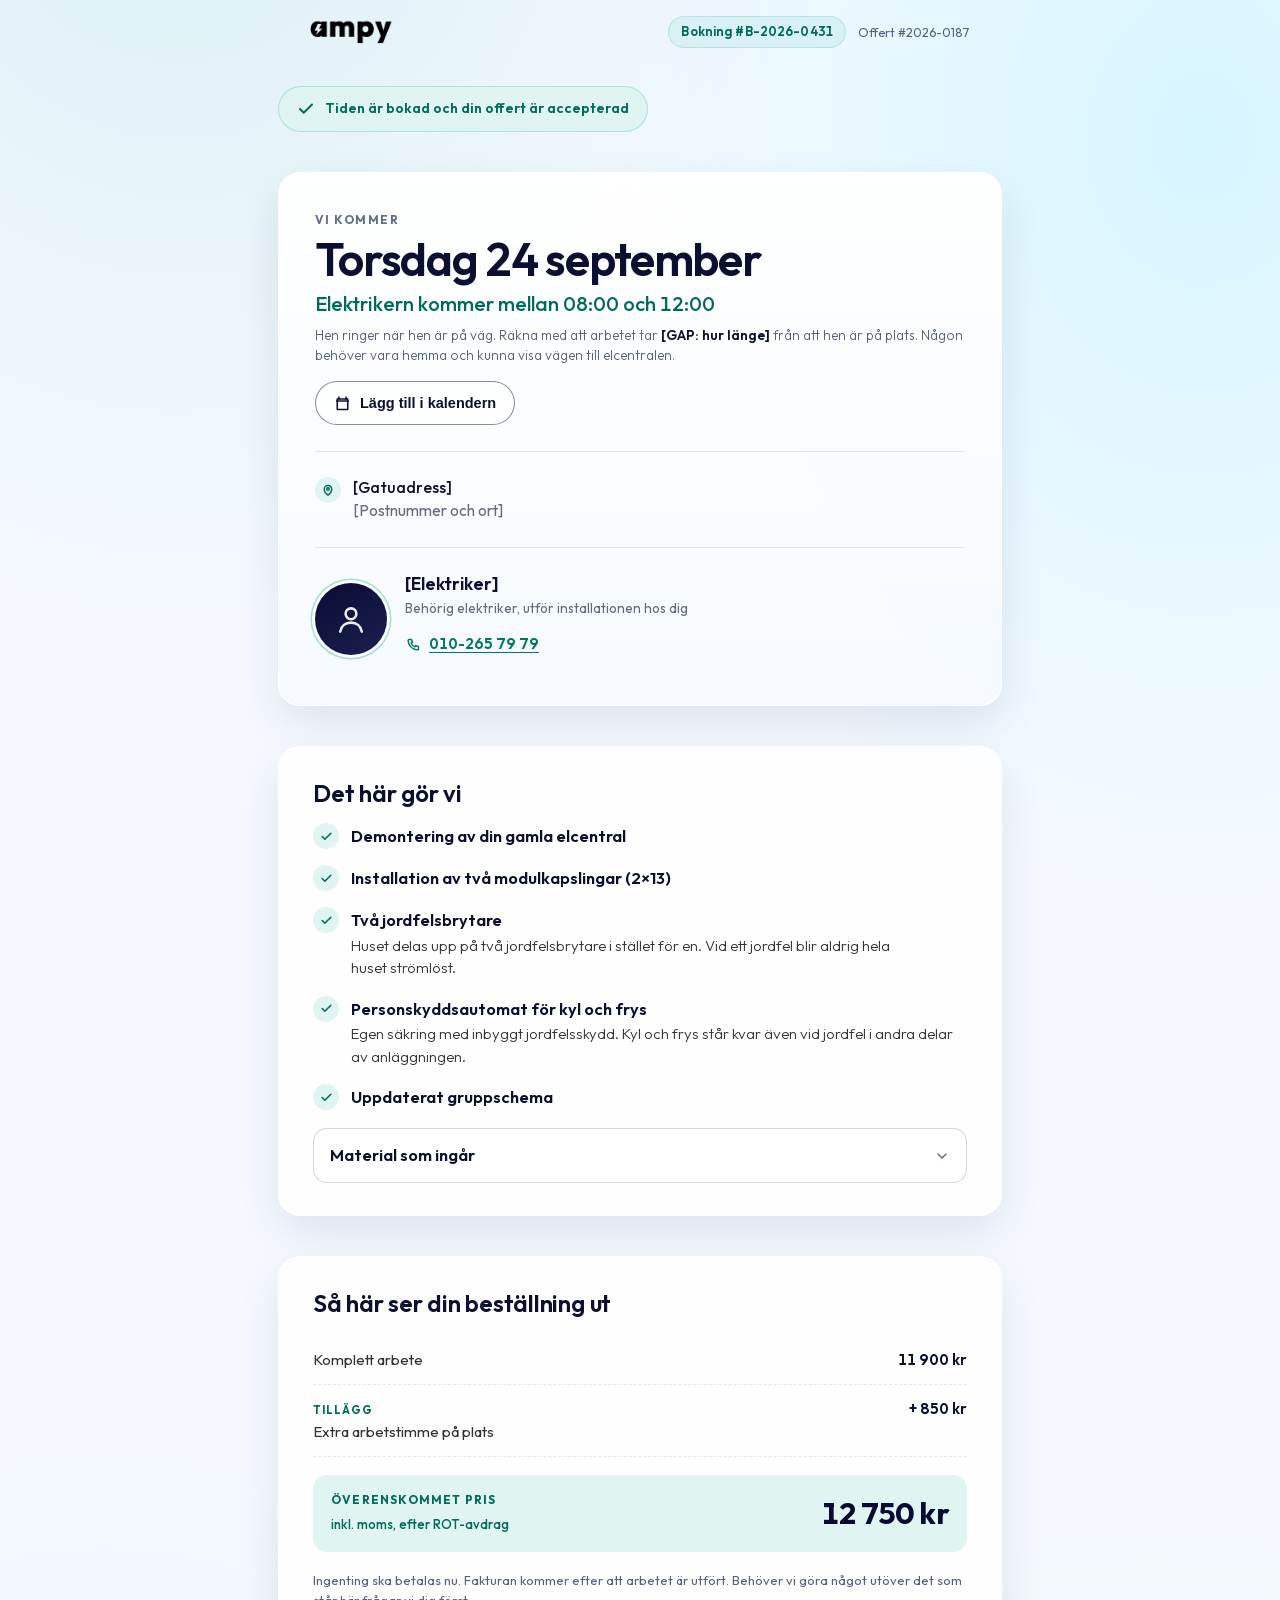
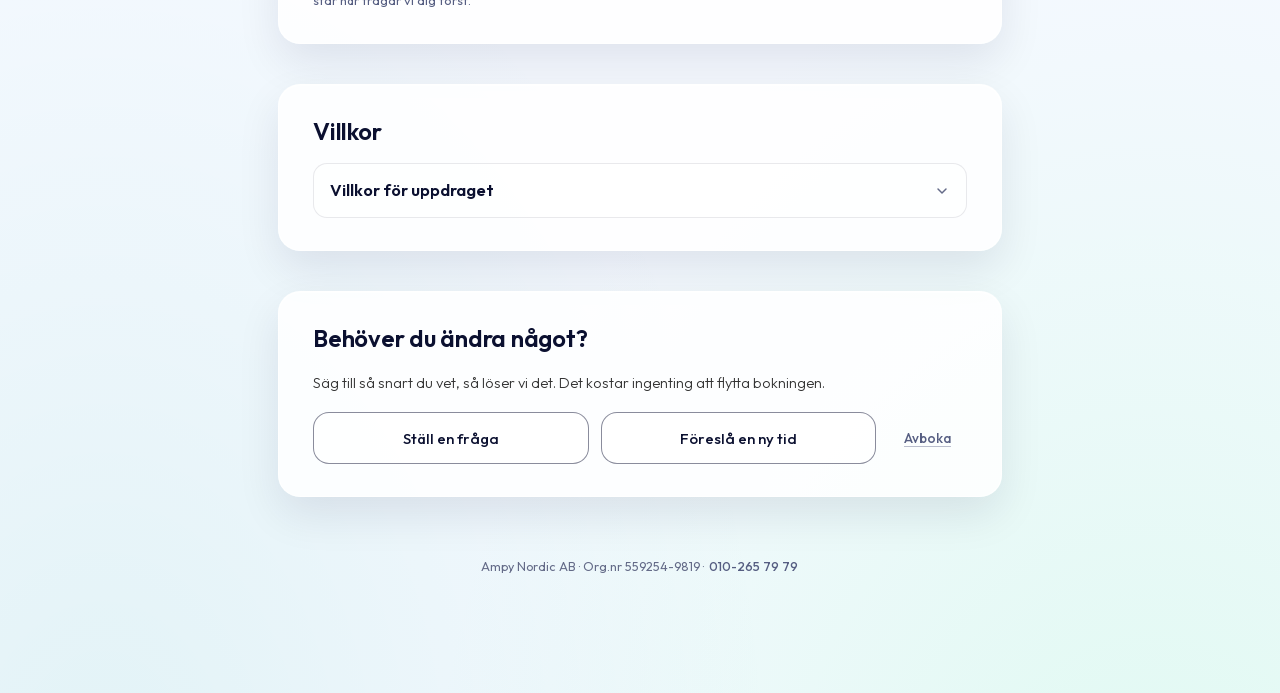
==== commit 8c76fab4: "Riktning A vald: mätbaserad UX- och designgenomgång, nio fynd åtgärdade Nio fynd, alla uppmätta i we" ====
--- a/riktning-a-kallelsen/index.html
+++ b/riktning-a-kallelsen/index.html
@@ -56,9 +56,21 @@
     <section class="a-hero" aria-labelledby="nar-h">
       <div class="bk-when">
         <span class="w-cap" id="nar-h">Vi kommer</span>
-        <span class="w-day" data-oa="bokning.dag_lang">Torsdag 24 september</span>
-        <span class="w-time" data-oa="bokning.tidsfonster">08:00 till 12:00</span>
-        <span class="w-note">Elektrikern ringer när hen är på väg. Någon behöver vara hemma och kunna visa vägen till elcentralen.</span>
+        <!-- <h1>, inte <span>: sidans viktigaste innehåll ska vara sidans
+             rubrik. Sidan hade tidigare ingen h1 alls.
+             <time datetime> gör datumet maskinläsbart.
+             .w-rel fylls av bokning.js med »Idag« / »Imorgon« när det stämmer. -->
+        <h1 class="bk-when__day">
+          <span class="w-rel" data-rel hidden></span>
+          <time data-oa="bokning.dag_lang" data-datum="2026-09-24" datetime="2026-09-24">Torsdag 24 september</time>
+        </h1>
+        <!-- Entydigt vad fönstret betyder. »08:00 till 12:00« ensamt kan läsas
+             både som ankomstfönster och som arbetstid, och det är skillnaden
+             mellan att kunna gå till jobbet och att inte kunna det. -->
+        <span class="w-time">Elektrikern kommer mellan <span data-oa="bokning.tidsfonster">08:00 och 12:00</span></span>
+        <span class="w-note">Hen ringer när hen är på väg. Räkna med att arbetet tar
+          <b data-oa="bokning.arbetstid" style="font-weight:600;color:var(--ink)">[GAP: hur länge]</b> från att hen är på plats.
+          Någon behöver vara hemma och kunna visa vägen till elcentralen.</span>
         <button class="bk-cal" type="button" data-kalender
                 data-start="20260924T060000Z" data-slut="20260924T100000Z"
                 data-titel="Elektriker från Ampy" data-uid="B-2026-0431"
@@ -67,6 +79,18 @@
           <svg viewBox="0 0 24 24" aria-hidden="true"><path d="M7 3v3M17 3v3"/><path d="M3.8 8.6h16.4"/><path d="M4.6 5.6h14.8v14.8H4.6z"/></svg>
           Lägg till i kalendern
         </button>
+      </div>
+
+      <!-- VAR. Saknades helt: kunden måste kunna kontrollera att vi kommer
+           till rätt ställe, och det är också det vanligaste felet att upptäcka
+           i en bekräftelse. -->
+      <div class="a-hero__split">
+        <div class="bk-where">
+          <span class="bk-where__ico" aria-hidden="true"><svg viewBox="0 0 24 24"><path d="M12 21s6.5-5.4 6.5-10.3A6.5 6.5 0 0 0 5.5 10.7C5.5 15.6 12 21 12 21Z"/><circle cx="12" cy="10.4" r="2.3"/></svg></span>
+          <span class="bk-where__adr" data-oa="bokning.adress_rad1">[Gatuadress]
+            <span data-oa="bokning.adress_rad2">[Postnummer och ort]</span>
+          </span>
+        </div>
       </div>
 
       <div class="a-hero__split">
@@ -130,8 +154,10 @@
           <span class="lbl">Komplett arbete</span>
           <span class="amt" data-oa="bokning.grundbelopp_text">11&nbsp;900&nbsp;kr</span>
         </div>
-        <div class="bk-row bk-row--add">
-          <span class="lbl">Extra arbetstimme på plats</span>
+        <!-- Tilläggen är valfria per bokning. Finns inga tas hela raden bort
+             av bokning.js; »eventuella tillägg« betyder att listan kan vara tom. -->
+        <div class="bk-row bk-row--add" data-oa-tillagg>
+          <span class="lbl"><span class="r-tag">Tillägg</span>Extra arbetstimme på plats</span>
           <span class="amt">+&nbsp;850&nbsp;kr</span>
         </div>
       </div>
@@ -160,14 +186,32 @@
 
     <!-- 5 · ÄNDRA. Sist, stilla, men fullt synlig. -->
     <section class="a-card" aria-labelledby="andra-h">
-      <h2 class="of-h2" id="andra-h">Behöver du ändra tiden?</h2>
-      <p class="bk-change__intro">Säg till så snart du vet, så hittar vi en ny tid. Det kostar ingenting att flytta bokningen.
+      <h2 class="of-h2" id="andra-h">Behöver du ändra något?</h2>
+      <p class="bk-change__intro">Säg till så snart du vet, så löser vi det. Det kostar ingenting att flytta bokningen.
         <span class="of-gap of-gap--note">GAP: gäller detta även vid avbokning nära inpå? Framkörning/minimidebitering är obesvarad.</span>
       </p>
 
+      <!-- Tre vägar, inte två. Omboka och avboka är båda ingripande, och en
+           kund som bara vill säga »adressen är fel« eller »kan ni titta på
+           uttaget i garaget också« hade ingen väg alls. -->
       <div class="bk-change__btns">
+        <button class="of-btn-secondary" type="button" id="fraga-btn" aria-expanded="false" aria-controls="fraga-panel">Ställ en fråga</button>
         <button class="of-btn-secondary" type="button" id="omboka-btn" aria-expanded="false" aria-controls="omboka-panel">Föreslå en ny tid</button>
-        <button class="of-btn-secondary" type="button" id="avboka-btn" aria-expanded="false" aria-controls="avboka-panel">Avboka</button>
+        <button class="of-btn-tertiary" type="button" id="avboka-btn" aria-expanded="false" aria-controls="avboka-panel">Avboka</button>
+      </div>
+
+      <div class="bk-panel" id="fraga-panel">
+        <h3>Ställ en fråga</h3>
+        <p class="p-hint">Stämmer inte adressen, eller undrar du över något inför besöket? Skriv här så svarar vi.</p>
+        <div class="bk-field">
+          <label for="a-fraga">Vad undrar du över?</label>
+          <textarea id="a-fraga" data-varfor placeholder="Till exempel: kan ni titta på uttaget i garaget samtidigt?"></textarea>
+        </div>
+        <button class="of-btn-send" type="button" data-skicka>
+          <span>Skicka frågan</span>
+          <svg viewBox="0 0 24 24" aria-hidden="true" width="17" height="17"><path d="M4 12h15M13 6l6 6-6 6"/></svg>
+        </button>
+        <p class="bk-status" role="status"></p>
       </div>
 
       <div class="bk-panel" id="omboka-panel">
--- a/assets/bokning.css
+++ b/assets/bokning.css
@@ -26,10 +26,13 @@
   font-size: 12px; font-weight: 700; letter-spacing: .12em; text-transform: uppercase;
   color: var(--faint);
 }
-.bk-when .w-day {
+h1.bk-when__day, .bk-when .w-day {
   font-size: clamp(30px, 5.5vw, 46px); font-weight: 600; letter-spacing: -.025em;
   line-height: 1.05; color: var(--ink); text-wrap: balance;
 }
+/* »Imorgon« framför datumet. Sidan öppnas flera gånger, och relativ tid är
+   det som gör den levande i stället för statisk. Sätts av bokning.js. */
+.bk-when .w-rel { display: block; color: var(--teal-ink); }
 .bk-when .w-time {
   font-size: clamp(17px, 2.2vw, 20px); font-weight: 500; color: var(--teal-ink);
   font-variant-numeric: tabular-nums;
@@ -48,6 +51,17 @@
 .bk-cal svg { width: 17px; height: 17px; fill: none; stroke: currentColor; stroke-width: 2.2;
   stroke-linecap: round; stroke-linejoin: round; }
 
+/* ---------- VAR: adressen. Saknades helt; kunden måste kunna kontrollera
+   att vi kommer till rätt ställe. ---------- */
+.bk-where { display: grid; grid-template-columns: 26px minmax(0, 1fr); gap: 12px; align-items: start; }
+.bk-where__ico { width: 26px; height: 26px; border-radius: 50%; display: grid; place-items: center;
+  background: var(--teal-soft); margin-top: 1px; }
+.bk-where__ico svg { width: 14px; height: 14px; fill: none; stroke: var(--teal-ink);
+  stroke-width: 2.4; stroke-linecap: round; stroke-linejoin: round; }
+.bk-where__adr { font-size: 15.5px; font-weight: 500; color: var(--ink); line-height: 1.45; }
+.bk-where__adr span { display: block; font-weight: 400; color: var(--ink-soft); }
+.bk-where__fel { display: inline-block; margin-top: 6px; font-size: 13.5px; color: var(--muted); }
+
 /* ---------- VEM: elektrikern ---------- */
 .bk-who { display: grid; grid-template-columns: 72px minmax(0, 1fr); gap: 18px; align-items: center; }
 .bk-who__photo {
@@ -59,7 +73,7 @@
 .bk-who__photo img { width: 100%; height: 100%; object-fit: cover; border-radius: 50%; display: block; }
 .bk-who__photo svg { width: 36px; height: 36px; fill: none; stroke: rgba(255,255,255,.92);
   stroke-width: 1.7; stroke-linecap: round; stroke-linejoin: round; }
-.bk-who__name { font-size: 19px; font-weight: 600; color: var(--ink); line-height: 1.25; }
+.bk-who__name { font-size: 17.5px; font-weight: 600; color: var(--ink); line-height: 1.25; }
 .bk-who__role { display: block; margin-top: 2px; font-size: 13.5px; font-weight: 400; color: var(--ink-soft); }
 .bk-who__tel {
   display: inline-flex; align-items: center; gap: 8px; min-height: 44px; margin-top: 4px;
@@ -80,8 +94,10 @@
 .bk-row .lbl { font-size: 15px; font-weight: 400; color: var(--body-ink); }
 .bk-row .amt { font-size: 15px; font-weight: 600; color: var(--ink);
   font-variant-numeric: tabular-nums; white-space: nowrap; }
-.bk-row--add .lbl::before {
-  content: "Tillägg"; display: block; font-size: 11px; font-weight: 700;
+/* Etiketten är riktig text i markupen, inte ett ::before. Som pseudo-element
+   syntes den varken för skärmläsaren eller vid kopiering. */
+.bk-row .r-tag {
+  display: block; font-size: 11px; font-weight: 700;
   letter-spacing: .1em; text-transform: uppercase; color: var(--teal-ink); margin-bottom: 2px;
 }
 .bk-total {
@@ -89,12 +105,19 @@
   align-items: baseline; margin-top: 16px; padding: 16px 18px;
   border-radius: var(--r-md); background: var(--teal-soft);
 }
-.bk-total .t-lbl { font-size: 12px; font-weight: 700; letter-spacing: .1em;
+/* Explicit placering. Utan den hamnade beloppet i kolumn 1 och etiketten i
+   kolumn 2: .t-amt deklarerar en egen rad, och autoplaceringen tog då första
+   lediga cell i kolumn 1 och sköt undan etiketten. Resultatet var en total
+   som läste tvärtemot varje annan rad på sidan och tvärtemot offertmallen. */
+.bk-total .t-lbl { grid-column: 1; grid-row: 1;
+  font-size: 12px; font-weight: 700; letter-spacing: .1em;
   text-transform: uppercase; color: var(--teal-ink); }
-.bk-total .t-amt { grid-row: 1 / span 2; align-self: center;
+.bk-total .t-vat { grid-column: 1; grid-row: 2;
+  font-size: 13px; font-weight: 500; color: var(--teal-ink); }
+.bk-total .t-amt { grid-column: 2; grid-row: 1 / span 2;
+  align-self: center; justify-self: end;
   font-size: clamp(24px, 3.4vw, 30px); font-weight: 700; letter-spacing: -.02em;
   color: var(--navy); font-variant-numeric: tabular-nums; white-space: nowrap; }
-.bk-total .t-vat { font-size: 13px; font-weight: 500; color: var(--teal-ink); }
 .bk-paynote { margin-top: 12px; font-size: 13px; font-weight: 400; color: var(--muted); line-height: 1.55; }
 
 /* ---------- ÄNDRA: omboka och avboka ---------- */
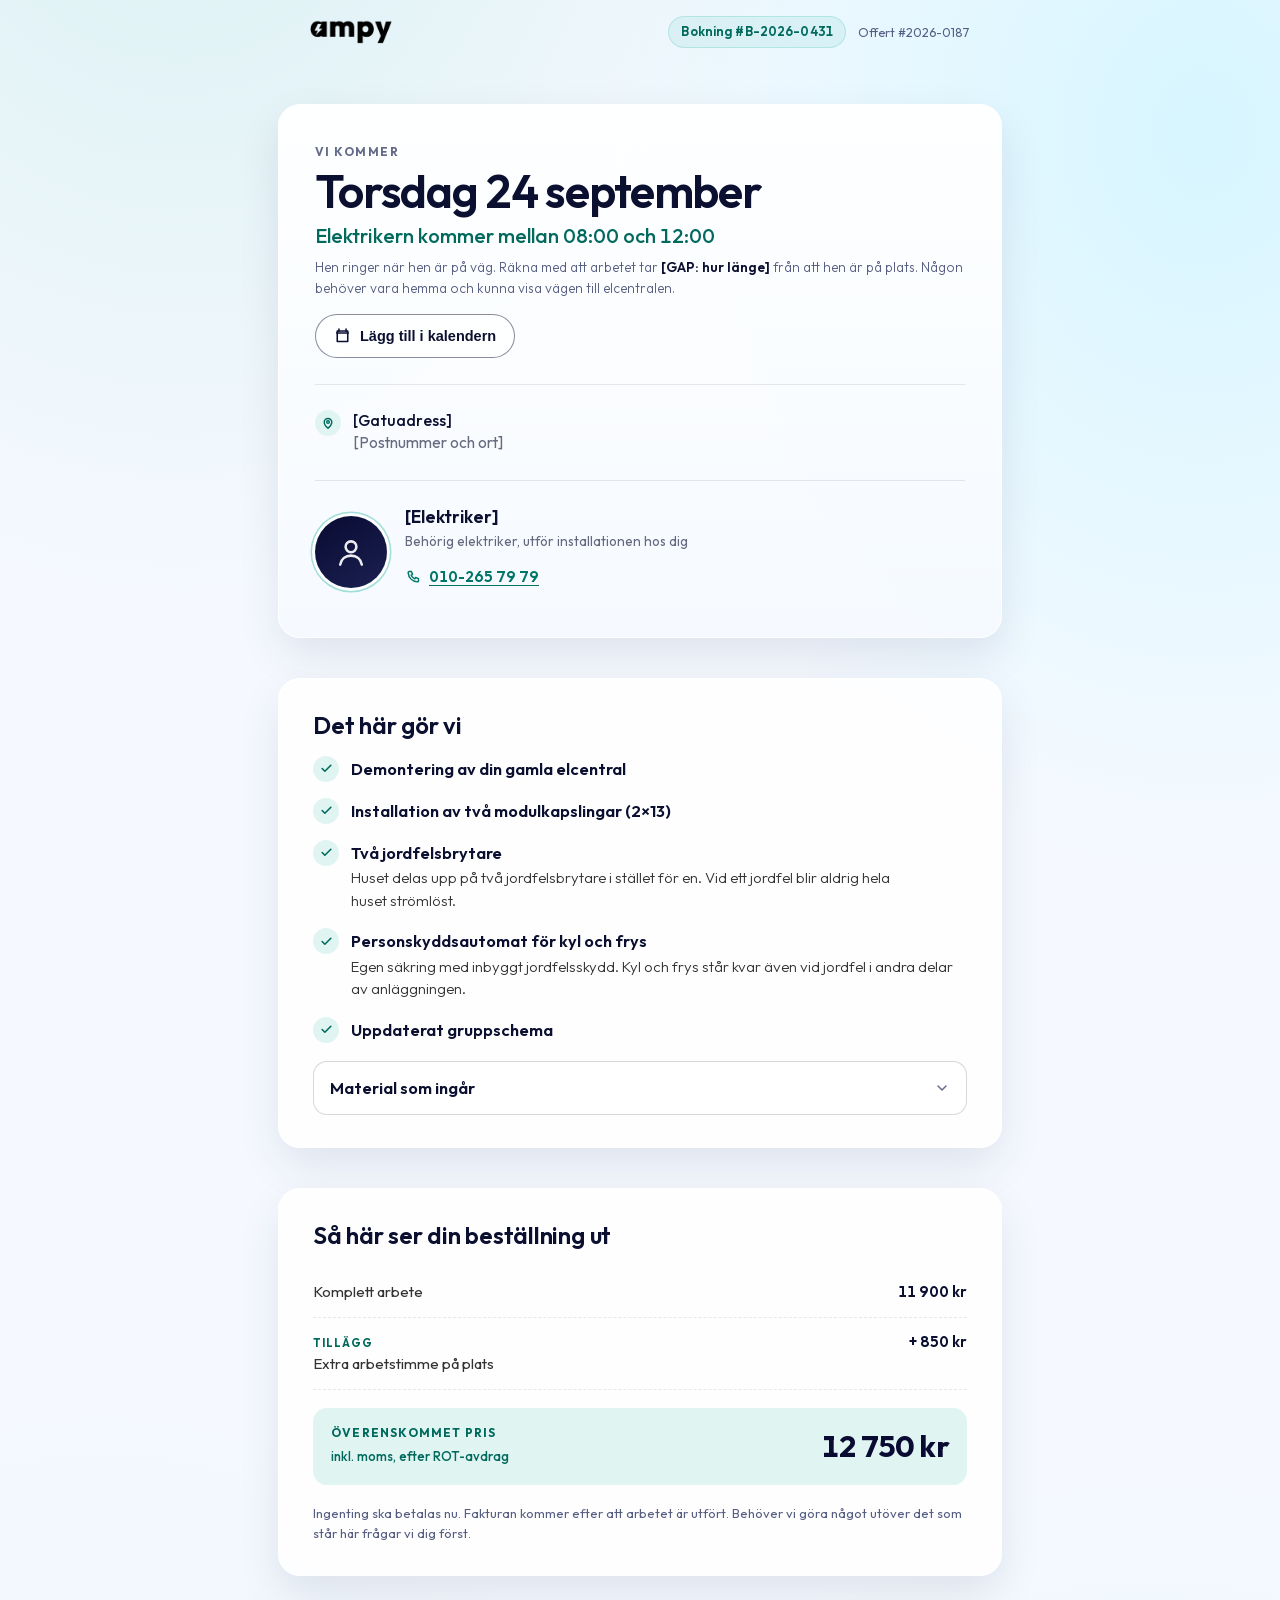
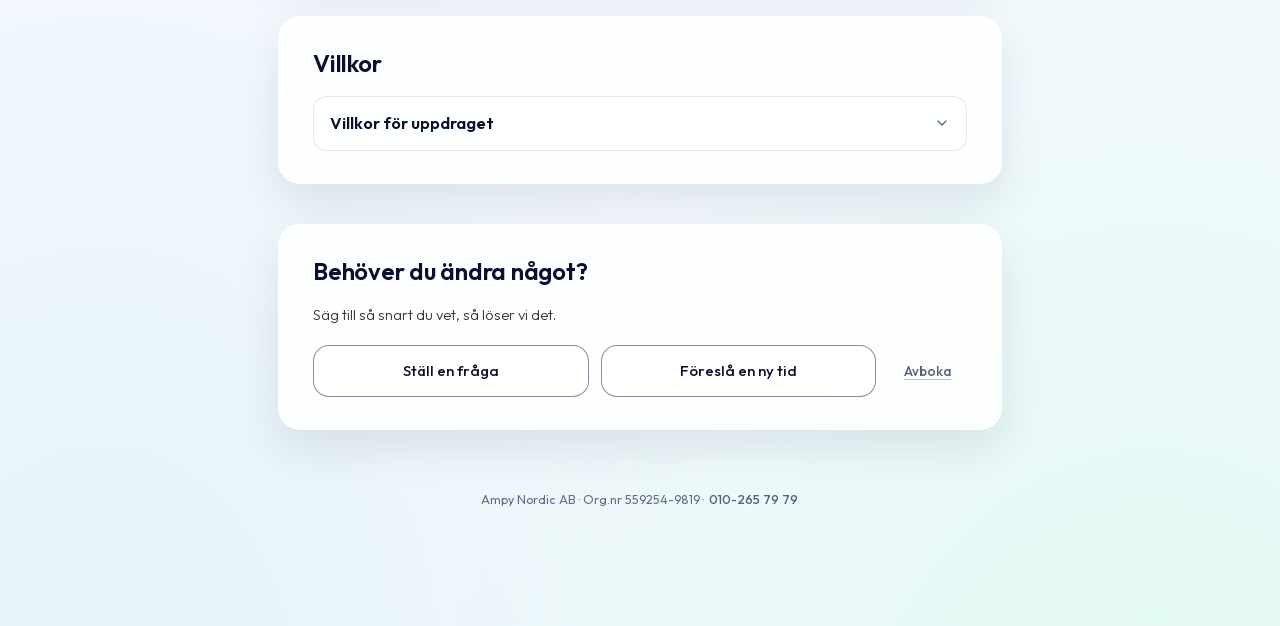
==== commit 38c983f3: "Ägarrunda: sex ändringar, tyngdpunkten i riktning B OBS: punkt 2-5 i ägarens lista pekar på innehåll" ====
--- a/riktning-a-kallelsen/index.html
+++ b/riktning-a-kallelsen/index.html
@@ -45,11 +45,6 @@
     </div>
   </header>
 
-  <p class="bk-band">
-    <svg viewBox="0 0 24 24" aria-hidden="true"><path d="M20 6L9 17l-5-5"/></svg>
-    Tiden är bokad och din offert är accepterad
-  </p>
-
   <main class="bk-flow" id="innehall">
 
     <!-- 1 · NÄR + VEM. Det kunden öppnar sidan för att kolla, varje gång. -->
@@ -187,7 +182,7 @@
     <!-- 5 · ÄNDRA. Sist, stilla, men fullt synlig. -->
     <section class="a-card" aria-labelledby="andra-h">
       <h2 class="of-h2" id="andra-h">Behöver du ändra något?</h2>
-      <p class="bk-change__intro">Säg till så snart du vet, så löser vi det. Det kostar ingenting att flytta bokningen.
+      <p class="bk-change__intro">Säg till så snart du vet, så löser vi det.
         <span class="of-gap of-gap--note">GAP: gäller detta även vid avbokning nära inpå? Framkörning/minimidebitering är obesvarad.</span>
       </p>
 
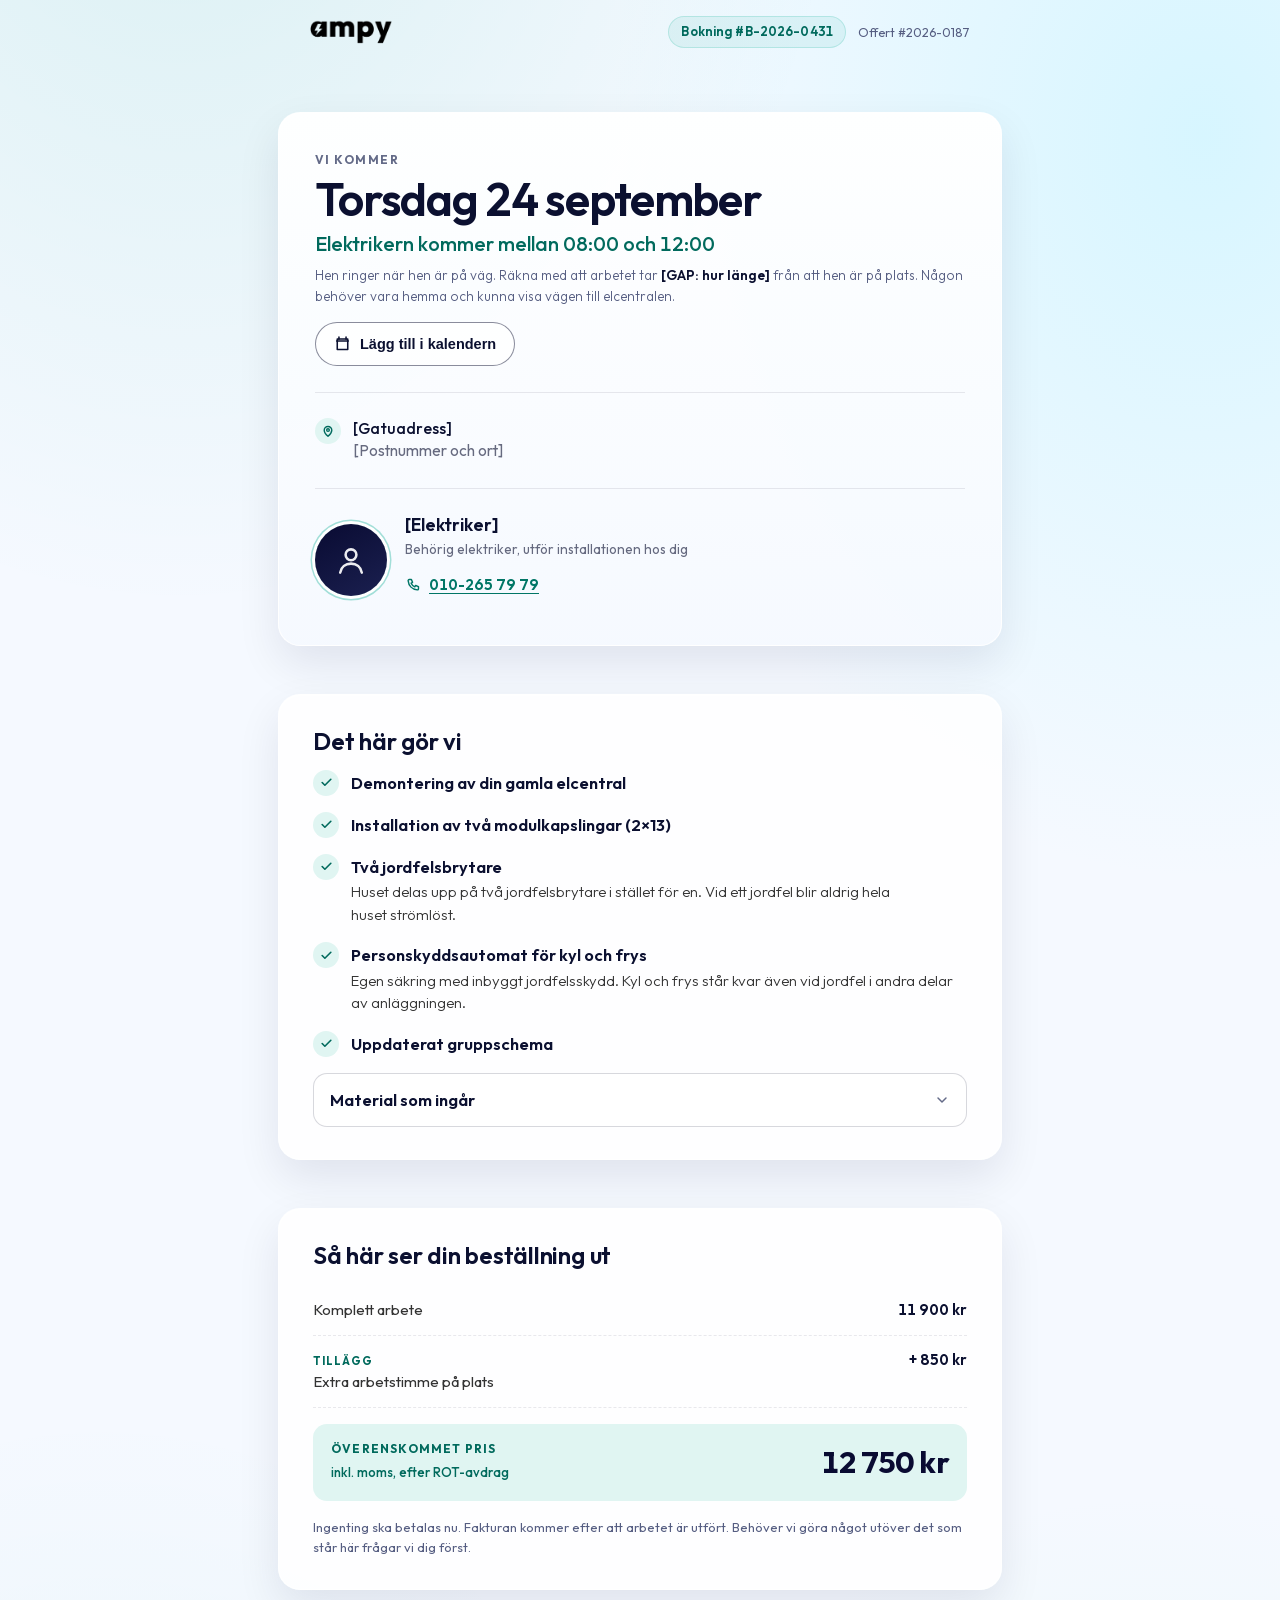
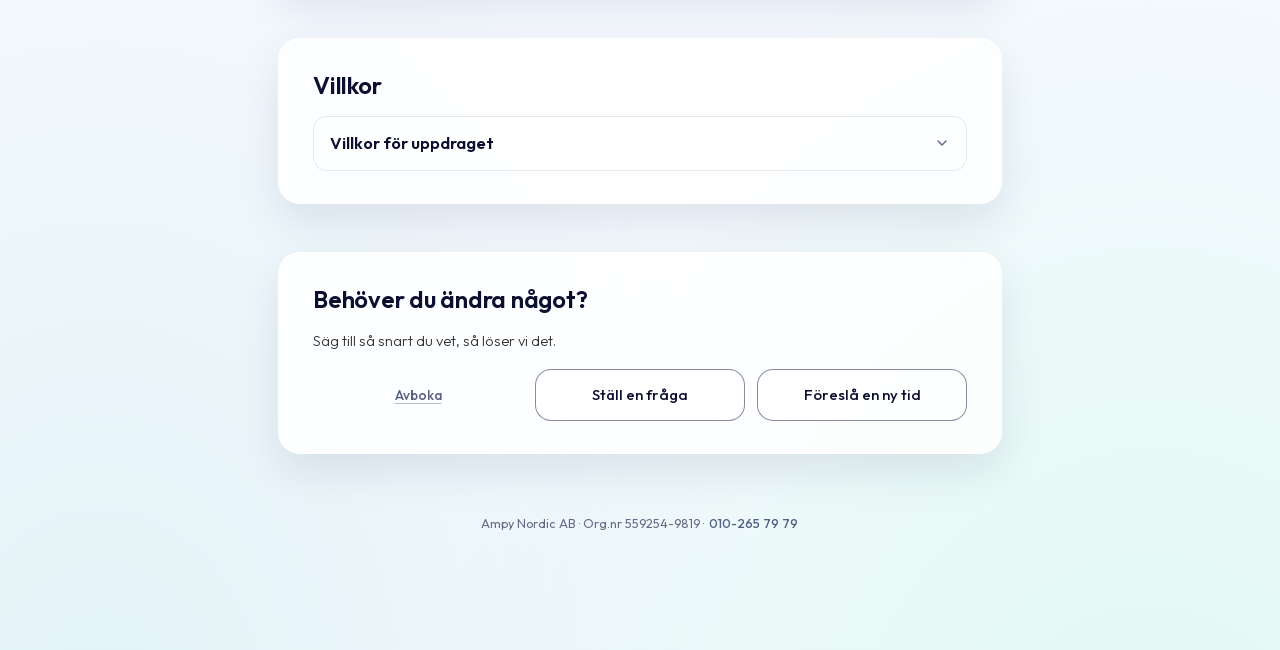
==== commit b6262071: "UX-polish: datumet balanserat, tidslinjenoden löst som klass, allt på skalan TRE ÄGARFYND, TVÅ INVAR" ====
--- a/riktning-a-kallelsen/index.html
+++ b/riktning-a-kallelsen/index.html
@@ -30,7 +30,8 @@
       box-shadow: 0 18px 44px rgba(9,11,50,.09), inset 0 1px 0 rgba(255,255,255,.6);
       padding: clamp(20px, 3vw, 32px) clamp(18px, 3.2vw, 34px);
     }
-    .a-card > * + * { margin-top: 18px; }
+    /* 16, inte 18: 18 ligger inte på spacingskalan. */
+    .a-card > * + * { margin-top: 16px; }
     .a-card .of-h2 { margin-bottom: 0; }
   </style>
 </head>
--- a/assets/bokning.css
+++ b/assets/bokning.css
@@ -6,8 +6,11 @@
    ========================================================================= */
 
 .bk-shell { max-width: 780px; margin-inline: auto; padding: 0 clamp(14px, 4vw, 28px) 64px; }
-.bk-flow  { display: flex; flex-direction: column; gap: 40px; margin-top: 40px; }
-@media (max-width: 560px) { .bk-flow { gap: 28px; margin-top: 28px; } }
+/* 48 och 32, inte 40 och 28: sektionsavståndet ska ligga på skalan
+   8/12/16/24/32/48 och vara tydligt större än det största avståndet INUTI ett
+   kort (16), annars läser sektionerna ihop till ett enda block. */
+.bk-flow  { display: flex; flex-direction: column; gap: 48px; margin-top: 48px; }
+@media (max-width: 560px) { .bk-flow { gap: 32px; margin-top: 32px; } }
 
 /* ---------- bekräftelseremsan ---------- */
 .bk-band {
@@ -51,8 +54,25 @@
 .bk-cal svg { width: 17px; height: 17px; fill: none; stroke: currentColor; stroke-width: 2.2;
   stroke-linecap: round; stroke-linejoin: round; }
 
-/* ---------- VAR: adressen. Saknades helt; kunden måste kunna kontrollera
-   att vi kommer till rätt ställe. ---------- */
+/* ---------- FAKTAPARET: när och var ----------
+   Två uppgifter av samma slag, alltså samma behandling. Ikonen är 34 px, upp
+   från 26, och glyfen 18 px: i det tidigare måttet var pinnen mindre än
+   bocken i arbetslistan trots att den bär en viktigare uppgift.
+   Brickan är rundad kvadrat, samma form som serviceavtalets ikoner i
+   offertmallen, så ikonspråket är ett och samma över hela flödet. */
+.bk-fact { display: grid; grid-template-columns: 34px minmax(0, 1fr); gap: 14px; align-items: start; }
+.bk-fact__ico {
+  width: 34px; height: 34px; border-radius: var(--r-md); display: grid; place-items: center;
+  background: var(--teal-soft); border: 1px solid rgba(0,169,145,.24); margin-top: 1px;
+}
+.bk-fact__ico svg { width: 18px; height: 18px; fill: none; stroke: var(--teal-ink);
+  stroke-width: 2.1; stroke-linecap: round; stroke-linejoin: round; }
+.bk-fact__txt { font-size: 16px; font-weight: 500; color: var(--ink); line-height: 1.45;
+  padding-top: 5px; text-wrap: pretty; }
+.bk-fact__txt b { font-weight: 700; font-variant-numeric: tabular-nums; white-space: nowrap; }
+.bk-fact__txt span { display: block; font-weight: 400; color: var(--ink-soft); }
+
+/* ---------- VAR: adressen (används av riktning A) ---------- */
 .bk-where { display: grid; grid-template-columns: 26px minmax(0, 1fr); gap: 12px; align-items: start; }
 .bk-where__ico { width: 26px; height: 26px; border-radius: 50%; display: grid; place-items: center;
   background: var(--teal-soft); margin-top: 1px; }
@@ -122,8 +142,21 @@
 
 /* ---------- ÄNDRA: omboka och avboka ---------- */
 .bk-change__intro { font-size: 14.5px; font-weight: 300; color: var(--body-ink); line-height: 1.6; max-width: 58ch; }
-.bk-change__btns { display: flex; flex-wrap: wrap; gap: 12px; margin-top: 18px; }
-.bk-change__btns .of-btn-secondary { flex: 1 1 220px; }
+/* Grid, inte flex-wrap. Med flex: 1 1 220px hamnade tredje knappen ensam på
+   egen rad i DUBBEL bredd på varje viewport över ca 460 px, så »Avboka« blev
+   sidans mest framträdande kontroll. Panelerna ligger nu inne i samma behållare
+   och spänner hela bredden på desktop, direkt under sin egen knapp på mobil. */
+.bk-change__btns { display: grid; grid-template-columns: 1fr; gap: 12px; margin-top: 16px; }
+.bk-change__btns .bk-panel { margin-top: 0; }
+@media (min-width: 680px) {
+  .bk-change__btns { grid-template-columns: repeat(3, minmax(0, 1fr)); }
+  .bk-change__btns .of-btn-secondary { order: 1; }
+  .bk-change__btns .bk-panel { order: 2; grid-column: 1 / -1; }
+}
+.bk-change__btns .of-btn-secondary[aria-expanded="true"] {
+  border-color: var(--navy); background: #fff;
+  box-shadow: 0 4px 14px -6px rgba(9,11,50,.35);
+}
 .bk-panel { display: none; margin-top: 18px; padding: 18px; border-radius: var(--r-md);
   background: rgba(255,255,255,.8); border: 1px solid var(--line-strong); }
 .bk-panel.visible { display: block; animation: of-fade .22s var(--ease) both; }
